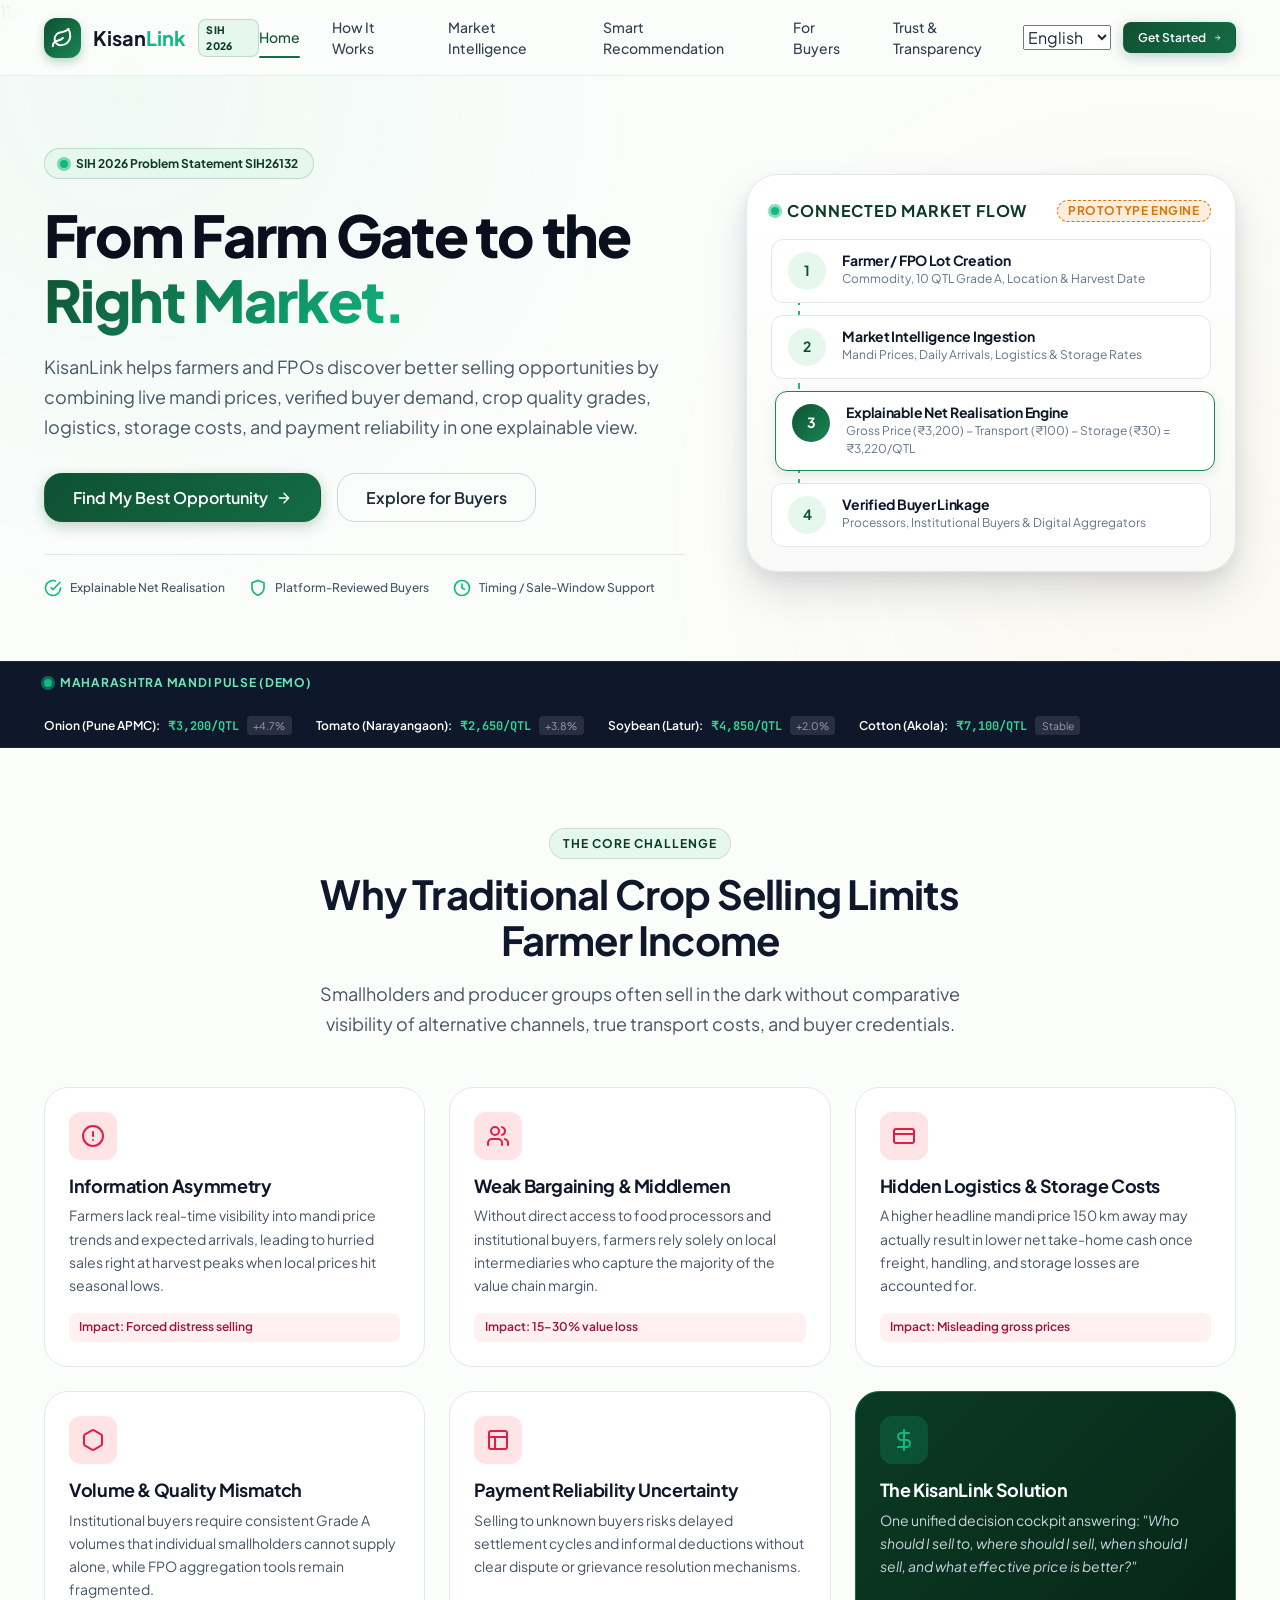
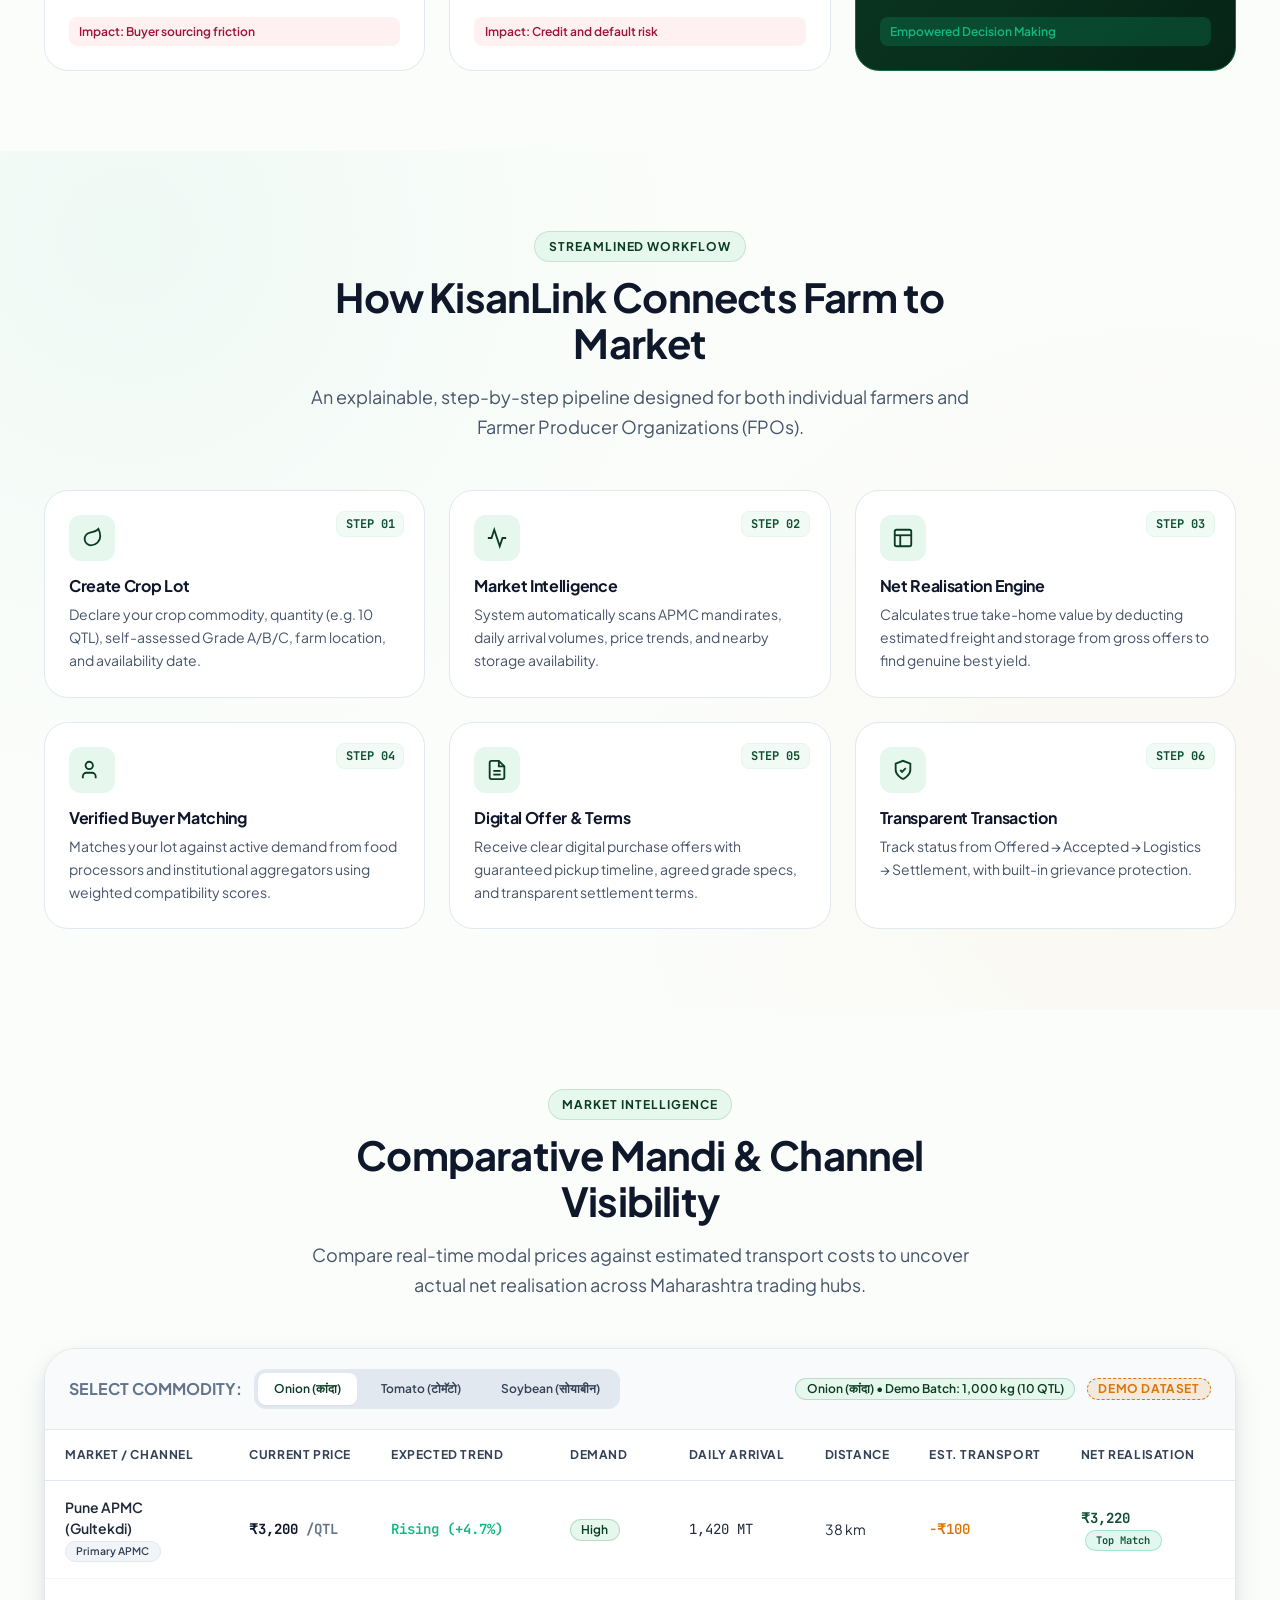
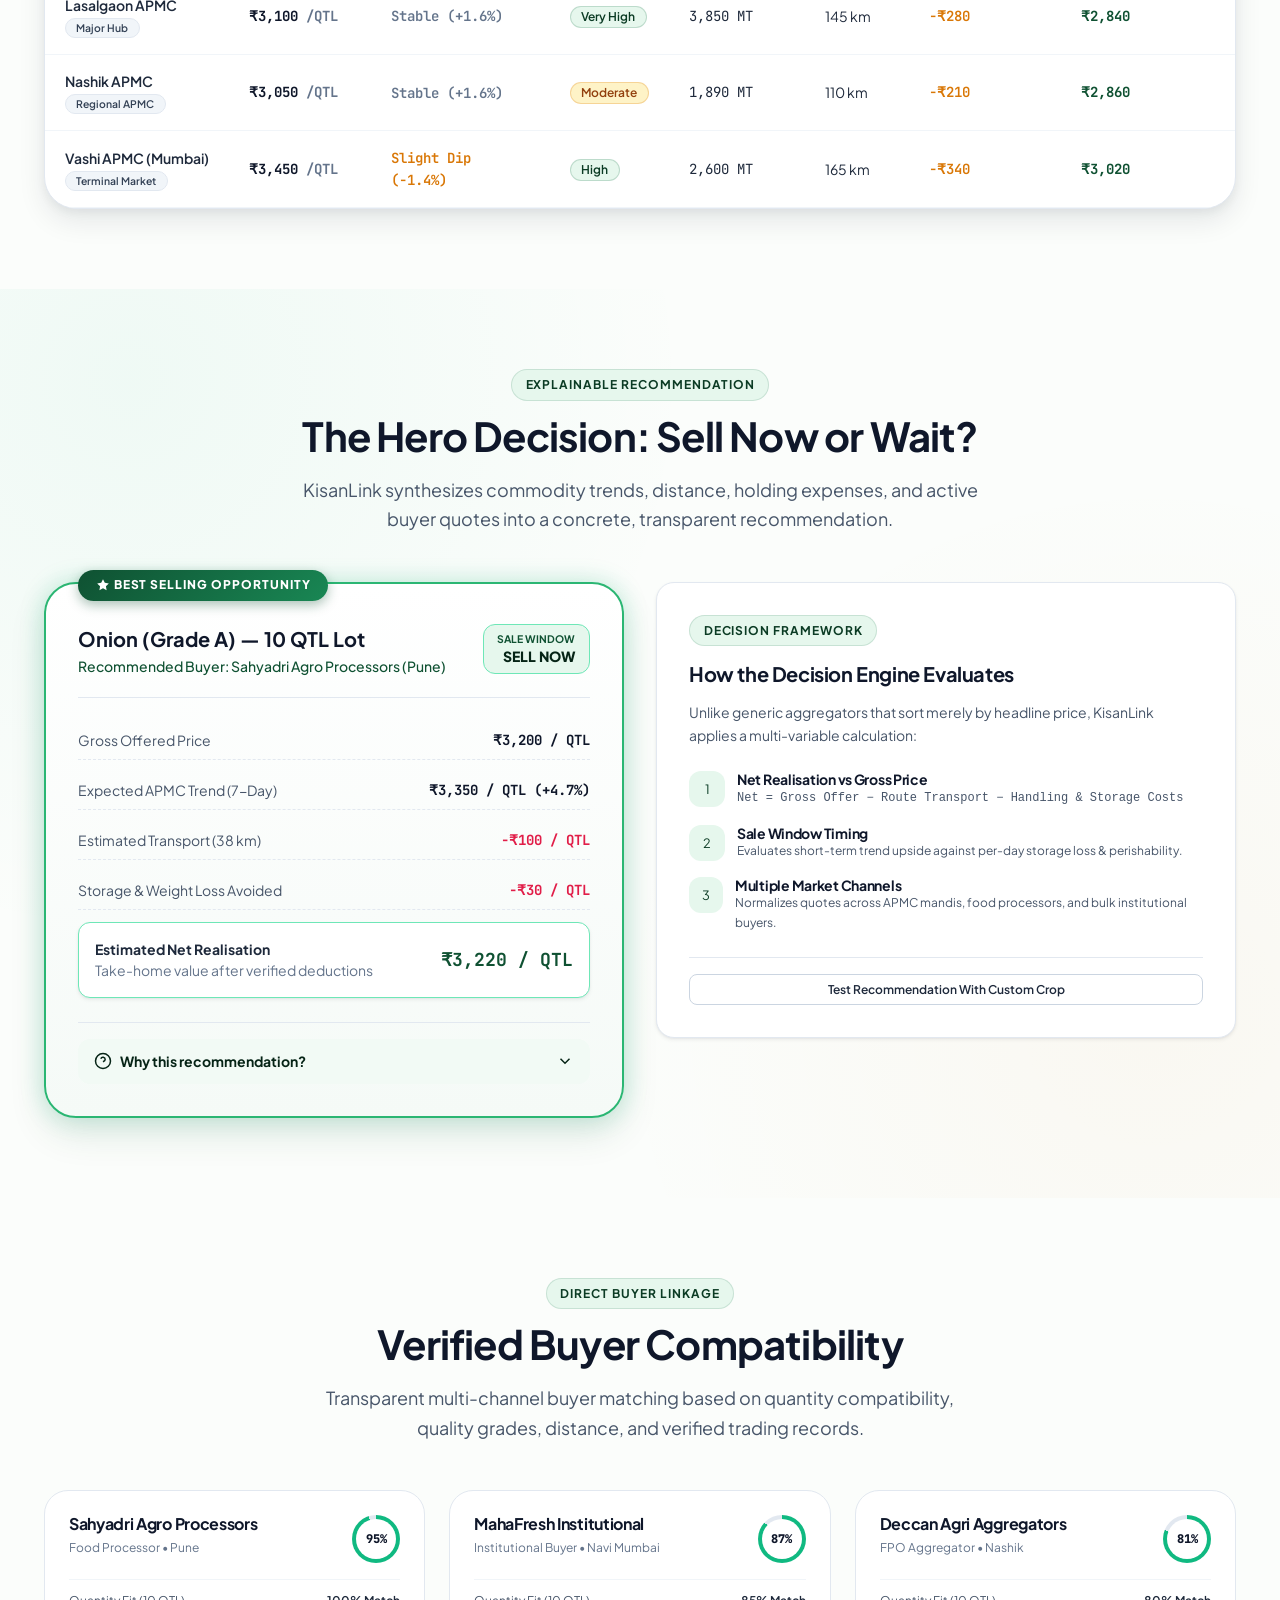
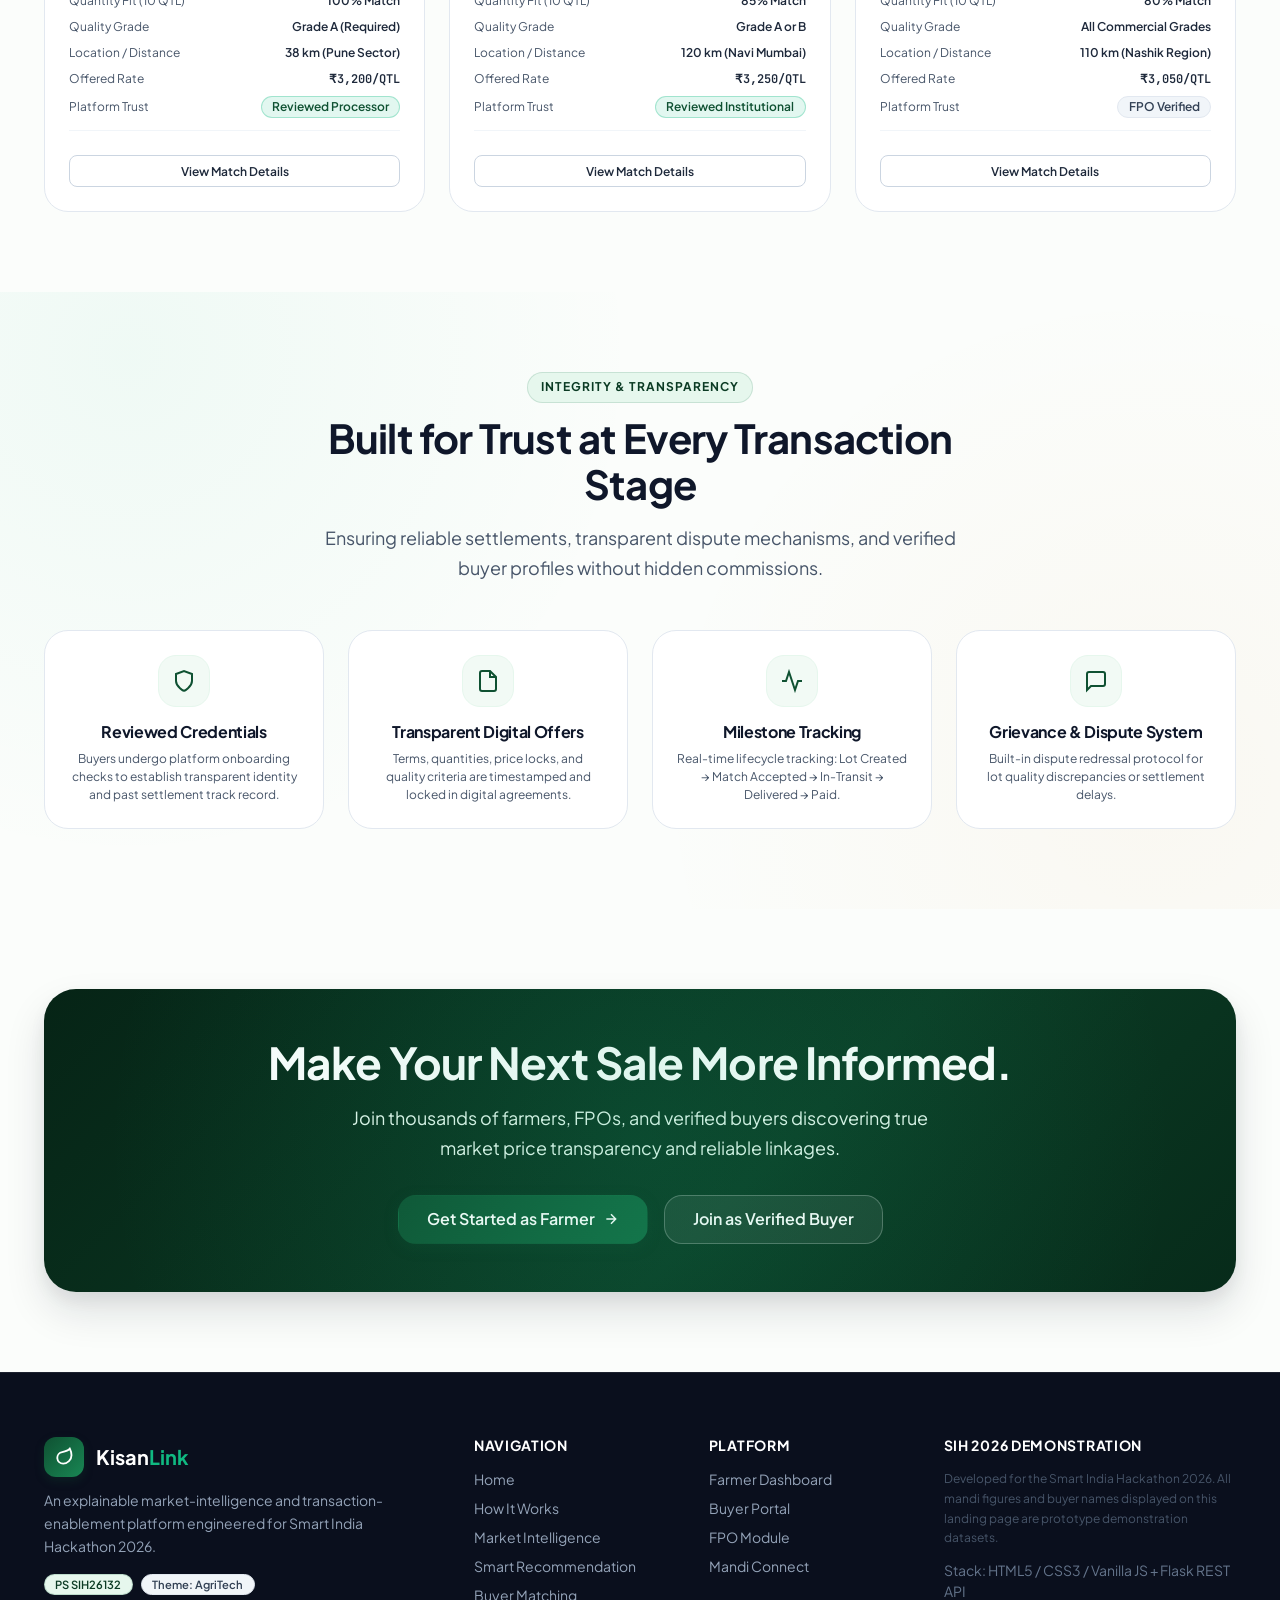
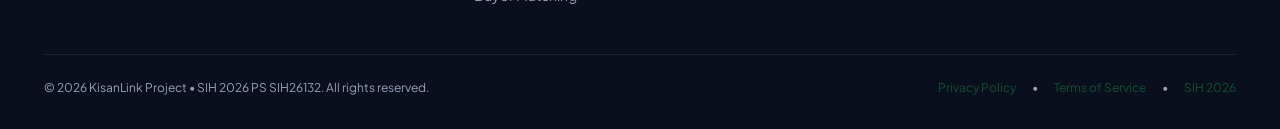
==== frontend/index.html @ 7fb0a319 "feat(frontend): add multilingual UI, voice assistant, crop quality and farmer actions" ====
<!DOCTYPE html>
<html lang="en">

<head>
  <meta charset="UTF-8">
  <meta name="viewport" content="width=device-width, initial-scale=1.0">
  <meta name="description"
    content="KisanLink — SIH 2026: Explainable Market Intelligence, Comparative Net Realisation, and Verified Buyer Linkages for Farmers and FPOs.">
  <meta name="keywords"
    content="KisanLink, AgriTech, SIH 2026, Farmer Market Linkage, Price Discovery, APMC Mandi, Net Realisation, Crop Selling">
  <meta name="author" content="KisanLink SIH 2026 Team">
  <title>KisanLink — From Farm Gate to the Right Market | SIH 2026</title>

  <!-- Google Fonts: Plus Jakarta Sans & JetBrains Mono -->
  <link rel="preconnect" href="https://fonts.googleapis.com">
  <link rel="preconnect" href="https://fonts.gstatic.com" crossorigin>
  <link
    href="https://fonts.googleapis.com/css2?family=JetBrains+Mono:wght@400;600;700&family=Plus+Jakarta+Sans:wght@400;500;600;700;800&display=swap"
    rel="stylesheet">
  11
  <!-- Core Stylesheets -->
  <link rel="stylesheet" href="css/style.css">
  <link rel="stylesheet" href="css/components.css">
  <link rel="stylesheet" href="css/responsive.css">
</head>

<body>

  <!-- =========================================================================
       1. NAVIGATION BAR
       ========================================================================= -->
  <header class="navbar-header" id="navbar">
    <div class="container nav-container">
      <!-- Brand Logo -->
      <a href="#hero" class="brand-logo" aria-label="KisanLink Home">
        <div class="brand-icon-wrapper">
          <!-- Leaf / Link SVG Icon -->
          <svg width="22" height="22" viewBox="0 0 24 24" fill="none" stroke="currentColor" stroke-width="2.2"
            stroke-linecap="round" stroke-linejoin="round">
            <path d="M11 20A7 7 0 0 1 9.8 6.1C15.5 5 17 4.48 19 2c1 2 2 4.18 2 8 0 5.5-4.78 10-10 10Z" />
            <path d="M2 21c0-3 1.85-5.36 5.08-6C9.5 14.52 12 13 13 12" />
          </svg>
        </div>
        <span>Kisan<span class="text-emerald">Link</span></span>
        <span class="brand-badge">SIH 2026</span>
      </a>

      <!-- Desktop Nav Links -->
      <nav class="nav-links" id="nav-menu" aria-label="Main Navigation">
        <a href="#hero" class="nav-link active">Home</a>
        <a href="#how-it-works" class="nav-link">How It Works</a>
        <a href="#market-intel" class="nav-link">Market Intelligence</a>
        <a href="#recommendations" class="nav-link">Smart Recommendation</a>
        <a href="#buyer-matching" class="nav-link">For Buyers</a>
        <a href="#trust" class="nav-link">Trust & Transparency</a>
      </nav>

      <!-- Nav CTA & Mobile Hamburger -->
      <div class="nav-actions">
        <!-- 13-Language Selector -->
        <div class="kl-lang-dropdown-wrap">
          <select class="kl-lang-select" aria-label="Select preferred language" data-lang-select>
            <option value="en">English</option>
            <option value="hi">हिन्दी</option>
            <option value="mr">मराठी</option>
            <option value="gu">ગુજરાતી</option>
            <option value="pa">ਪੰਜਾਬੀ</option>
            <option value="bn">বাংলা</option>
            <option value="ta">தமிழ்</option>
            <option value="te">తెలుగు</option>
            <option value="kn">ಕನ್ನಡ</option>
            <option value="ml">മലയാളം</option>
            <option value="or">ଓଡ଼ିଆ</option>
            <option value="as">অসমীয়া</option>
            <option value="ur">اردو</option>
          </select>
        </div>

        <button type="button" class="btn btn-primary btn-sm open-role-modal-btn" data-default-role="farmer"
          id="nav-get-started-btn">
          <span>Get Started</span>
          <svg width="14" height="14" viewBox="0 0 24 24" fill="none" stroke="currentColor" stroke-width="2.5"
            stroke-linecap="round" stroke-linejoin="round">
            <path d="M5 12h14m-7-7 7 7-7 7" />
          </svg>
        </button>

        <button type="button" class="nav-toggle-btn" aria-label="Toggle navigation menu" aria-expanded="false"
          aria-controls="nav-menu">
          <svg width="20" height="20" viewBox="0 0 24 24" fill="none" stroke="currentColor" stroke-width="2"
            stroke-linecap="round" stroke-linejoin="round">
            <line x1="4" x2="20" y1="12" y2="12" />
            <line x1="4" x2="20" y1="6" y2="6" />
            <line x1="4" x2="20" y1="18" y2="18" />
          </svg>
        </button>
      </div>
    </div>
  </header>

  <!-- =========================================================================
       2. HERO SECTION
       ========================================================================= -->
  <section class="section hero-section bg-gradient-subtle" id="hero">
    <div class="container">
      <div class="hero-grid">
        <!-- Hero Content Left -->
        <div class="hero-content reveal-init">
          <div class="hero-pill">
            <span class="pulse-dot"></span>
            <span>SIH 2026 Problem Statement SIH26132</span>
          </div>

          <h1 class="hero-title">
            From Farm Gate to the <span class="hero-title-highlight">Right Market.</span>
          </h1>

          <p class="hero-desc">
            KisanLink helps farmers and FPOs discover better selling opportunities by combining live mandi prices,
            verified buyer demand, crop quality grades, logistics, storage costs, and payment reliability in one
            explainable view.
          </p>

          <div class="hero-cta-group">
            <button type="button" class="btn btn-primary btn-lg open-role-modal-btn" data-default-role="farmer"
              id="hero-find-opp-btn">
              <span>Find My Best Opportunity</span>
              <svg width="16" height="16" viewBox="0 0 24 24" fill="none" stroke="currentColor" stroke-width="2.2"
                stroke-linecap="round" stroke-linejoin="round">
                <path d="M5 12h14m-7-7 7 7-7 7" />
              </svg>
            </button>
            <a href="#buyer-matching" class="btn btn-outline btn-lg" id="hero-explore-buyers-btn">
              <span>Explore for Buyers</span>
            </a>
          </div>

          <div class="hero-badges-group">
            <div class="hero-badge-item">
              <svg width="18" height="18" viewBox="0 0 24 24" fill="none" stroke="#10B981" stroke-width="2.2">
                <path d="M22 11.08V12a10 10 0 1 1-5.93-9.14" />
                <polyline points="22 4 12 14.01 9 11.01" />
              </svg>
              <span>Explainable Net Realisation</span>
            </div>
            <div class="hero-badge-item">
              <svg width="18" height="18" viewBox="0 0 24 24" fill="none" stroke="#10B981" stroke-width="2.2">
                <path d="M12 22s8-4 8-10V5l-8-3-8 3v7c0 6 8 10 8 10" />
              </svg>
              <span>Platform-Reviewed Buyers</span>
            </div>
            <div class="hero-badge-item">
              <svg width="18" height="18" viewBox="0 0 24 24" fill="none" stroke="#10B981" stroke-width="2.2">
                <circle cx="12" cy="12" r="10" />
                <polyline points="12 6 12 12 16 14" />
              </svg>
              <span>Timing / Sale-Window Support</span>
            </div>
          </div>
        </div>

        <!-- Hero Value Chain Visual Right -->
        <div class="hero-visual-wrapper reveal-init reveal-delay-2">
          <div class="hero-visual-card">
            <div class="flex items-center justify-between" style="margin-bottom: var(--space-4);">
              <div class="flex items-center gap-2">
                <span class="pulse-dot"></span>
                <span class="font-bold text-xs"
                  style="color: var(--color-primary-800); text-transform: uppercase; letter-spacing: 0.05em;">Connected
                  Market Flow</span>
              </div>
              <span class="badge badge-demo">Prototype Engine</span>
            </div>

            <div class="flow-node-list">
              <!-- Node 1: Farmer Lot -->
              <div class="flow-node-item">
                <div class="flow-node-icon">1</div>
                <div class="flow-node-text">
                  <h4>Farmer / FPO Lot Creation</h4>
                  <p>Commodity, 10 QTL Grade A, Location & Harvest Date</p>
                </div>
              </div>

              <!-- Node 2: Market Intelligence -->
              <div class="flow-node-item">
                <div class="flow-node-icon">2</div>
                <div class="flow-node-text">
                  <h4>Market Intelligence Ingestion</h4>
                  <p>Mandi Prices, Daily Arrivals, Logistics & Storage Rates</p>
                </div>
              </div>

              <!-- Node 3: Net Realisation -->
              <div class="flow-node-item node-active">
                <div class="flow-node-icon">3</div>
                <div class="flow-node-text">
                  <h4>Explainable Net Realisation Engine</h4>
                  <p>Gross Price (₹3,200) − Transport (₹100) − Storage (₹30) = ₹3,220/QTL</p>
                </div>
              </div>

              <!-- Node 4: Buyer Linkage -->
              <div class="flow-node-item">
                <div class="flow-node-icon">4</div>
                <div class="flow-node-text">
                  <h4>Verified Buyer Linkage</h4>
                  <p>Processors, Institutional Buyers & Digital Aggregators</p>
                </div>
              </div>
            </div>
          </div>
        </div>
      </div>
    </div>
  </section>

  <!-- =========================================================================
       LIVE COMMODITY DEMO TICKER BAR
       ========================================================================= -->
  <div class="ticker-wrapper" aria-label="Demo Mandi Price Ticker">
    <div class="container ticker-inner">
      <div class="ticker-label">
        <span class="pulse-dot"></span>
        <span>Maharashtra Mandi Pulse (Demo)</span>
      </div>
      <div class="ticker-items">
        <div class="ticker-item">
          <span class="ticker-crop">Onion (Pune APMC):</span>
          <span class="ticker-price">₹3,200/QTL</span>
          <span class="ticker-badge">+4.7%</span>
        </div>
        <div class="ticker-item">
          <span class="ticker-crop">Tomato (Narayangaon):</span>
          <span class="ticker-price">₹2,650/QTL</span>
          <span class="ticker-badge">+3.8%</span>
        </div>
        <div class="ticker-item">
          <span class="ticker-crop">Soybean (Latur):</span>
          <span class="ticker-price">₹4,850/QTL</span>
          <span class="ticker-badge">+2.0%</span>
        </div>
        <div class="ticker-item">
          <span class="ticker-crop">Cotton (Akola):</span>
          <span class="ticker-price">₹7,100/QTL</span>
          <span class="ticker-badge">Stable</span>
        </div>
      </div>
    </div>
  </div>

  <!-- =========================================================================
       3. PROBLEM SECTION (Addressing SIH26132 Root Challenges)
       ========================================================================= -->
  <section class="section" id="problem">
    <div class="container">
      <div class="section-header reveal-init">
        <div class="section-tag">The Core Challenge</div>
        <h2 class="section-title">Why Traditional Crop Selling Limits Farmer Income</h2>
        <p class="section-subtitle">
          Smallholders and producer groups often sell in the dark without comparative visibility of alternative
          channels, true transport costs, and buyer credentials.
        </p>
      </div>

      <div class="grid grid-cols-3 gap-6">
        <!-- Problem Card 1 -->
        <div class="problem-card reveal-init">
          <div class="problem-icon-wrapper">
            <svg width="24" height="24" viewBox="0 0 24 24" fill="none" stroke="currentColor" stroke-width="2"
              stroke-linecap="round" stroke-linejoin="round">
              <circle cx="12" cy="12" r="10" />
              <line x1="12" y1="8" x2="12" y2="12" />
              <line x1="12" y1="16" x2="12.01" y2="16" />
            </svg>
          </div>
          <h3>Information Asymmetry</h3>
          <p>
            Farmers lack real-time visibility into mandi price trends and expected arrivals, leading to hurried sales
            right at harvest peaks when local prices hit seasonal lows.
          </p>
          <div class="problem-impact-pill">Impact: Forced distress selling</div>
        </div>

        <!-- Problem Card 2 -->
        <div class="problem-card reveal-init reveal-delay-1">
          <div class="problem-icon-wrapper">
            <svg width="24" height="24" viewBox="0 0 24 24" fill="none" stroke="currentColor" stroke-width="2"
              stroke-linecap="round" stroke-linejoin="round">
              <path d="M16 21v-2a4 4 0 0 0-4-4H6a4 4 0 0 0-4 4v2" />
              <circle cx="9" cy="7" r="4" />
              <path d="M22 21v-2a4 4 0 0 0-3-3.87" />
              <path d="M16 3.13a4 4 0 0 1 0 7.75" />
            </svg>
          </div>
          <h3>Weak Bargaining & Middlemen</h3>
          <p>
            Without direct access to food processors and institutional buyers, farmers rely solely on local
            intermediaries who capture the majority of the value chain margin.
          </p>
          <div class="problem-impact-pill">Impact: 15–30% value loss</div>
        </div>

        <!-- Problem Card 3 -->
        <div class="problem-card reveal-init reveal-delay-2">
          <div class="problem-icon-wrapper">
            <svg width="24" height="24" viewBox="0 0 24 24" fill="none" stroke="currentColor" stroke-width="2"
              stroke-linecap="round" stroke-linejoin="round">
              <rect width="20" height="14" x="2" y="5" rx="2" />
              <line x1="2" x2="22" y1="10" y2="10" />
            </svg>
          </div>
          <h3>Hidden Logistics & Storage Costs</h3>
          <p>
            A higher headline mandi price 150 km away may actually result in lower net take-home cash once freight,
            handling, and storage losses are accounted for.
          </p>
          <div class="problem-impact-pill">Impact: Misleading gross prices</div>
        </div>

        <!-- Problem Card 4 -->
        <div class="problem-card reveal-init">
          <div class="problem-icon-wrapper">
            <svg width="24" height="24" viewBox="0 0 24 24" fill="none" stroke="currentColor" stroke-width="2"
              stroke-linecap="round" stroke-linejoin="round">
              <path
                d="M21 16V8a2 2 0 0 0-1-1.73l-7-4a2 2 0 0 0-2 0l-7 4A2 2 0 0 0 3 8v8a2 2 0 0 0 1 1.73l7 4a2 2 0 0 0 2 0l7-4A2 2 0 0 0 21 16z" />
            </svg>
          </div>
          <h3>Volume & Quality Mismatch</h3>
          <p>
            Institutional buyers require consistent Grade A volumes that individual smallholders cannot supply alone,
            while FPO aggregation tools remain fragmented.
          </p>
          <div class="problem-impact-pill">Impact: Buyer sourcing friction</div>
        </div>

        <!-- Problem Card 5 -->
        <div class="problem-card reveal-init reveal-delay-1">
          <div class="problem-icon-wrapper">
            <svg width="24" height="24" viewBox="0 0 24 24" fill="none" stroke="currentColor" stroke-width="2"
              stroke-linecap="round" stroke-linejoin="round">
              <rect width="18" height="18" x="3" y="3" rx="2" />
              <path d="M3 9h18" />
              <path d="M9 21V9" />
            </svg>
          </div>
          <h3>Payment Reliability Uncertainty</h3>
          <p>
            Selling to unknown buyers risks delayed settlement cycles and informal deductions without clear dispute or
            grievance resolution mechanisms.
          </p>
          <div class="problem-impact-pill">Impact: Credit and default risk</div>
        </div>

        <!-- Problem Card 6 (KisanLink Solution Highlight) -->
        <div class="problem-card reveal-init reveal-delay-2"
          style="background: linear-gradient(135deg, var(--color-primary-800) 0%, var(--color-primary-900) 100%); color: #FFFFFF; border-color: var(--color-primary-600);">
          <div class="problem-icon-wrapper"
            style="background-color: rgba(16, 185, 129, 0.2); color: var(--color-accent-emerald);">
            <svg width="24" height="24" viewBox="0 0 24 24" fill="none" stroke="currentColor" stroke-width="2"
              stroke-linecap="round" stroke-linejoin="round">
              <path d="M12 2v20M17 5H9.5a3.5 3.5 0 0 0 0 7h5a3.5 3.5 0 0 1 0 7H6" />
            </svg>
          </div>
          <h3 style="color: #FFFFFF;">The KisanLink Solution</h3>
          <p style="color: var(--color-slate-300);">
            One unified decision cockpit answering: <em>"Who should I sell to, where should I sell, when should I sell,
              and what effective price is better?"</em>
          </p>
          <div class="problem-impact-pill"
            style="background-color: rgba(16, 185, 129, 0.2); color: var(--color-accent-emerald);">Empowered Decision
            Making</div>
        </div>
      </div>
    </div>
  </section>

  <!-- =========================================================================
       4. HOW KISANLINK WORKS (6-Step Pipeline)
       ========================================================================= -->
  <section class="section bg-gradient-subtle" id="how-it-works">
    <div class="container">
      <div class="section-header reveal-init">
        <div class="section-tag">Streamlined Workflow</div>
        <h2 class="section-title">How KisanLink Connects Farm to Market</h2>
        <p class="section-subtitle">
          An explainable, step-by-step pipeline designed for both individual farmers and Farmer Producer Organizations
          (FPOs).
        </p>
      </div>

      <div class="pipeline-grid">
        <!-- Step 1 -->
        <div class="step-card reveal-init">
          <span class="step-number">STEP 01</span>
          <div class="step-icon-box">
            <svg width="22" height="22" viewBox="0 0 24 24" fill="none" stroke="currentColor" stroke-width="2">
              <path d="M11 20A7 7 0 0 1 9.8 6.1C15.5 5 17 4.48 19 2c1 2 2 4.18 2 8 0 5.5-4.78 10-10 10Z" />
            </svg>
          </div>
          <h3>Create Crop Lot</h3>
          <p>Declare your crop commodity, quantity (e.g. 10 QTL), self-assessed Grade A/B/C, farm location, and
            availability date.</p>
        </div>

        <!-- Step 2 -->
        <div class="step-card reveal-init reveal-delay-1">
          <span class="step-number">STEP 02</span>
          <div class="step-icon-box">
            <svg width="22" height="22" viewBox="0 0 24 24" fill="none" stroke="currentColor" stroke-width="2">
              <polyline points="22 12 18 12 15 21 9 3 6 12 2 12" />
            </svg>
          </div>
          <h3>Market Intelligence</h3>
          <p>System automatically scans APMC mandi rates, daily arrival volumes, price trends, and nearby storage
            availability.</p>
        </div>

        <!-- Step 3 -->
        <div class="step-card reveal-init reveal-delay-2">
          <span class="step-number">STEP 03</span>
          <div class="step-icon-box">
            <svg width="22" height="22" viewBox="0 0 24 24" fill="none" stroke="currentColor" stroke-width="2">
              <rect width="18" height="18" x="3" y="3" rx="2" />
              <line x1="3" x2="21" y1="9" y2="9" />
              <line x1="9" x2="9" y1="21" y2="9" />
            </svg>
          </div>
          <h3>Net Realisation Engine</h3>
          <p>Calculates true take-home value by deducting estimated freight and storage from gross offers to find
            genuine best yield.</p>
        </div>

        <!-- Step 4 -->
        <div class="step-card reveal-init">
          <span class="step-number">STEP 04</span>
          <div class="step-icon-box">
            <svg width="22" height="22" viewBox="0 0 24 24" fill="none" stroke="currentColor" stroke-width="2">
              <path d="M16 21v-2a4 4 0 0 0-4-4H6a4 4 0 0 0-4 4v2" />
              <circle cx="9" cy="7" r="4" />
            </svg>
          </div>
          <h3>Verified Buyer Matching</h3>
          <p>Matches your lot against active demand from food processors and institutional aggregators using weighted
            compatibility scores.</p>
        </div>

        <!-- Step 5 -->
        <div class="step-card reveal-init reveal-delay-1">
          <span class="step-number">STEP 05</span>
          <div class="step-icon-box">
            <svg width="22" height="22" viewBox="0 0 24 24" fill="none" stroke="currentColor" stroke-width="2">
              <path d="M14 2H6a2 2 0 0 0-2 2v16a2 2 0 0 0 2 2h12a2 2 0 0 0 2-2V8z" />
              <polyline points="14 2 14 8 20 8" />
              <line x1="16" x2="8" y1="13" y2="13" />
              <line x1="16" x2="8" y1="17" y2="17" />
            </svg>
          </div>
          <h3>Digital Offer & Terms</h3>
          <p>Receive clear digital purchase offers with guaranteed pickup timeline, agreed grade specs, and transparent
            settlement terms.</p>
        </div>

        <!-- Step 6 -->
        <div class="step-card reveal-init reveal-delay-2">
          <span class="step-number">STEP 06</span>
          <div class="step-icon-box">
            <svg width="22" height="22" viewBox="0 0 24 24" fill="none" stroke="currentColor" stroke-width="2">
              <path d="M12 22s8-4 8-10V5l-8-3-8 3v7c0 6 8 10 8 10" />
              <polyline points="9 12 11 14 15 10" />
            </svg>
          </div>
          <h3>Transparent Transaction</h3>
          <p>Track status from Offered → Accepted → Logistics → Settlement, with built-in grievance protection.</p>
        </div>
      </div>
    </div>
  </section>

  <!-- =========================================================================
       5. MARKET INTELLIGENCE SECTION
       ========================================================================= -->
  <section class="section" id="market-intel">
    <div class="container">
      <div class="section-header reveal-init">
        <div class="section-tag">Market Intelligence</div>
        <h2 class="section-title">Comparative Mandi & Channel Visibility</h2>
        <p class="section-subtitle">
          Compare real-time modal prices against estimated transport costs to uncover actual net realisation across
          Maharashtra trading hubs.
        </p>
      </div>

      <div class="market-intel-wrapper reveal-init">
        <!-- Market Filter Bar -->
        <div class="market-filter-bar">
          <div class="flex items-center gap-3">
            <span class="font-bold text-xs text-slate" style="text-transform: uppercase;">Select Commodity:</span>
            <div class="tab-group" role="tablist" aria-label="Commodity tabs">
              <button type="button" class="tab-btn active" role="tab" aria-selected="true" data-crop="Onion">Onion
                (कांदा)</button>
              <button type="button" class="tab-btn" role="tab" aria-selected="false" data-crop="Tomato">Tomato
                (टोमॅटो)</button>
              <button type="button" class="tab-btn" role="tab" aria-selected="false" data-crop="Soybean">Soybean
                (सोयाबीन)</button>
            </div>
          </div>

          <div class="flex items-center gap-3">
            <span class="badge badge-success font-medium" id="current-commodity-badge">Onion (कांदा) • Demo Batch: 1,000
              kg (10 QTL)</span>
            <span class="badge badge-demo">Demo Dataset</span>
          </div>
        </div>

        <!-- Table View -->
        <div class="table-responsive">
          <table class="market-table" id="market-intel-table">
            <thead>
              <tr>
                <th scope="col">Market / Channel</th>
                <th scope="col">Current Price</th>
                <th scope="col">Expected Trend</th>
                <th scope="col">Demand</th>
                <th scope="col">Daily Arrival</th>
                <th scope="col">Distance</th>
                <th scope="col">Est. Transport</th>
                <th scope="col">Net Realisation</th>
              </tr>
            </thead>
            <tbody id="market-table-body">
              <!-- Rendered via JS -->
              <tr>
                <td>
                  <div class="font-semibold text-slate-900">Pune APMC (Gultekdi)</div>
                  <span class="badge badge-slate" style="font-size: 0.65rem; margin-top: 2px;">Primary APMC</span>
                </td>
                <td class="price-cell">₹3,200<span class="text-xs text-slate font-normal"> /QTL</span></td>
                <td><span class="font-mono text-xs font-semibold text-emerald">Rising (+4.7%)</span></td>
                <td><span class="badge badge-success">High</span></td>
                <td class="font-mono text-xs">1,420 MT</td>
                <td class="text-xs">38 km</td>
                <td class="font-mono text-xs text-amber font-semibold">-₹100</td>
                <td class="net-realisation-cell">₹3,220 <span class="badge badge-verified"
                    style="font-size: 0.65rem; margin-left: 4px;">Top Match</span></td>
              </tr>
              <tr>
                <td>
                  <div class="font-semibold text-slate-900">Lasalgaon APMC</div>
                  <span class="badge badge-slate" style="font-size: 0.65rem; margin-top: 2px;">Major Hub</span>
                </td>
                <td class="price-cell">₹3,100<span class="text-xs text-slate font-normal"> /QTL</span></td>
                <td><span class="font-mono text-xs font-semibold text-slate">Stable (+1.6%)</span></td>
                <td><span class="badge badge-success">Very High</span></td>
                <td class="font-mono text-xs">3,850 MT</td>
                <td class="text-xs">145 km</td>
                <td class="font-mono text-xs text-amber font-semibold">-₹280</td>
                <td class="net-realisation-cell">₹2,840</td>
              </tr>
              <tr>
                <td>
                  <div class="font-semibold text-slate-900">Nashik APMC</div>
                  <span class="badge badge-slate" style="font-size: 0.65rem; margin-top: 2px;">Regional APMC</span>
                </td>
                <td class="price-cell">₹3,050<span class="text-xs text-slate font-normal"> /QTL</span></td>
                <td><span class="font-mono text-xs font-semibold text-slate">Stable (+1.6%)</span></td>
                <td><span class="badge badge-amber">Moderate</span></td>
                <td class="font-mono text-xs">1,890 MT</td>
                <td class="text-xs">110 km</td>
                <td class="font-mono text-xs text-amber font-semibold">-₹210</td>
                <td class="net-realisation-cell">₹2,860</td>
              </tr>
              <tr>
                <td>
                  <div class="font-semibold text-slate-900">Vashi APMC (Mumbai)</div>
                  <span class="badge badge-slate" style="font-size: 0.65rem; margin-top: 2px;">Terminal Market</span>
                </td>
                <td class="price-cell">₹3,450<span class="text-xs text-slate font-normal"> /QTL</span></td>
                <td><span class="font-mono text-xs font-semibold text-amber">Slight Dip (-1.4%)</span></td>
                <td><span class="badge badge-success">High</span></td>
                <td class="font-mono text-xs">2,600 MT</td>
                <td class="text-xs">165 km</td>
                <td class="font-mono text-xs text-amber font-semibold">-₹340</td>
                <td class="net-realisation-cell">₹3,020</td>
              </tr>
            </tbody>
          </table>
        </div>
      </div>
    </div>
  </section>

  <!-- =========================================================================
       6. SMART RECOMMENDATION SECTION (Hero Feature)
       ========================================================================= -->
  <section class="section bg-gradient-subtle" id="recommendations">
    <div class="container">
      <div class="section-header reveal-init">
        <div class="section-tag">Explainable Recommendation</div>
        <h2 class="section-title">The Hero Decision: Sell Now or Wait?</h2>
        <p class="section-subtitle">
          KisanLink synthesizes commodity trends, distance, holding expenses, and active buyer quotes into a concrete,
          transparent recommendation.
        </p>
      </div>

      <div class="recommendation-container">
        <!-- Main Recommendation Showcase Card -->
        <div class="recommendation-card reveal-init">
          <div class="best-opp-badge">
            <svg width="14" height="14" viewBox="0 0 24 24" fill="currentColor">
              <polygon
                points="12 2 15.09 8.26 22 9.27 17 14.14 18.18 21.02 12 17.77 5.82 21.02 7 14.14 2 9.27 8.91 8.26 12 2" />
            </svg>
            <span>Best Selling Opportunity</span>
          </div>

          <div class="rec-header">
            <div>
              <div class="rec-lot-name">Onion (Grade A) — 10 QTL Lot</div>
              <div class="rec-target-market">Recommended Buyer: Sahyadri Agro Processors (Pune)</div>
            </div>
            <div class="sale-window-badge">
              <span class="sale-window-label">Sale Window</span>
              <span class="sale-window-action">SELL NOW</span>
            </div>
          </div>

          <!-- Breakdown Formula -->
          <div class="breakdown-table">
            <div class="breakdown-row">
              <span class="breakdown-label">Gross Offered Price</span>
              <span class="breakdown-value">₹3,200 / QTL</span>
            </div>
            <div class="breakdown-row">
              <span class="breakdown-label">Expected APMC Trend (7-Day)</span>
              <span class="breakdown-value text-emerald">₹3,350 / QTL (+4.7%)</span>
            </div>
            <div class="breakdown-row">
              <span class="breakdown-label">Estimated Transport (38 km)</span>
              <span class="breakdown-value cost">-₹100 / QTL</span>
            </div>
            <div class="breakdown-row">
              <span class="breakdown-label">Storage & Weight Loss Avoided</span>
              <span class="breakdown-value cost">-₹30 / QTL</span>
            </div>
            <div class="breakdown-row highlight-net">
              <div>
                <div class="font-bold text-slate-900">Estimated Net Realisation</div>
                <div class="text-xs text-slate">Take-home value after verified deductions</div>
              </div>
              <span class="breakdown-value net-amount">₹3,220 / QTL</span>
            </div>
          </div>

          <!-- Expandable "Why this recommendation?" -->
          <div class="explainable-accordion">
            <button type="button" class="explainable-trigger" aria-expanded="false" id="accordion-trigger">
              <div class="flex items-center gap-2">
                <svg width="18" height="18" viewBox="0 0 24 24" fill="none" stroke="currentColor" stroke-width="2">
                  <circle cx="12" cy="12" r="10" />
                  <path d="M9.09 9a3 3 0 0 1 5.83 1c0 2-3 3-3 3" />
                  <line x1="12" y1="17" x2="12.01" y2="17" />
                </svg>
                <span>Why this recommendation?</span>
              </div>
              <svg class="accordion-chevron" width="18" height="18" viewBox="0 0 24 24" fill="none"
                stroke="currentColor" stroke-width="2" style="transition: transform 0.3s ease;">
                <polyline points="6 9 12 15 18 9" />
              </svg>
            </button>

            <div class="explainable-content" id="accordion-content">
              <div class="explainable-reasons-list">
                <div class="reason-item">
                  <div class="reason-icon">✔</div>
                  <div><strong>Superior Effective Yield:</strong> Net take-home (₹3,220/QTL) is ₹380/QTL higher than
                    shipping to distant hubs like Lasalgaon after deducting freight.</div>
                </div>
                <div class="reason-item">
                  <div class="reason-icon">✔</div>
                  <div><strong>Full Lot Compatibility:</strong> Buyer requirement exactly matches your 1,000 kg Grade A
                    lot with zero sorting rejections.</div>
                </div>
                <div class="reason-item">
                  <div class="reason-icon">✔</div>
                  <div><strong>Storage Holding Risk:</strong> While 7-day expected mandi price is ₹3,350, storage
                    shrinkage (~4%) and warehouse rent erode the wait advantage.</div>
                </div>
                <div class="reason-item">
                  <div class="reason-icon">✔</div>
                  <div><strong>Verified Buyer Trust:</strong> Sahyadri Agro holds a 95% platform reliability rating with
                    24-hr direct bank settlement history.</div>
                </div>
              </div>
            </div>
          </div>
        </div>

        <!-- Explanatory Decision Architecture Card -->
        <div class="card-surface reveal-init reveal-delay-2" style="padding: var(--space-8);">
          <div class="section-tag" style="margin-bottom: var(--space-4);">Decision Framework</div>
          <h3 style="font-size: var(--text-xl); margin-bottom: var(--space-4);">How the Decision Engine Evaluates</h3>
          <p style="font-size: var(--text-sm); margin-bottom: var(--space-6);">
            Unlike generic aggregators that sort merely by headline price, KisanLink applies a multi-variable
            calculation:
          </p>

          <div class="flex flex-col gap-4">
            <div class="flex items-start gap-3">
              <div class="step-icon-box" style="width: 36px; height: 36px; font-size: 0.8rem; margin-bottom: 0;">1</div>
              <div>
                <h4 style="font-size: var(--text-sm); font-weight: var(--weight-bold);">Net Realisation vs Gross Price
                </h4>
                <p style="font-size: var(--text-xs); color: var(--color-slate-600);">
                  <code>Net = Gross Offer − Route Transport − Handling & Storage Costs</code>
                </p>
              </div>
            </div>

            <div class="flex items-start gap-3">
              <div class="step-icon-box" style="width: 36px; height: 36px; font-size: 0.8rem; margin-bottom: 0;">2</div>
              <div>
                <h4 style="font-size: var(--text-sm); font-weight: var(--weight-bold);">Sale Window Timing</h4>
                <p style="font-size: var(--text-xs); color: var(--color-slate-600);">Evaluates short-term trend upside
                  against per-day storage loss & perishability.</p>
              </div>
            </div>

            <div class="flex items-start gap-3">
              <div class="step-icon-box" style="width: 36px; height: 36px; font-size: 0.8rem; margin-bottom: 0;">3</div>
              <div>
                <h4 style="font-size: var(--text-sm); font-weight: var(--weight-bold);">Multiple Market Channels</h4>
                <p style="font-size: var(--text-xs); color: var(--color-slate-600);">Normalizes quotes across APMC
                  mandis, food processors, and bulk institutional buyers.</p>
              </div>
            </div>
          </div>

          <div
            style="margin-top: var(--space-6); padding-top: var(--space-4); border-top: 1px solid var(--color-slate-200);">
            <button type="button" class="btn btn-outline btn-sm open-role-modal-btn" data-default-role="farmer"
              style="width: 100%;">
              <span>Test Recommendation With Custom Crop</span>
            </button>
          </div>
        </div>
      </div>
    </div>
  </section>

  <!-- =========================================================================
       7. BUYER MATCHING SECTION
       ========================================================================= -->
  <section class="section" id="buyer-matching">
    <div class="container">
      <div class="section-header reveal-init">
        <div class="section-tag">Direct Buyer Linkage</div>
        <h2 class="section-title">Verified Buyer Compatibility</h2>
        <p class="section-subtitle">
          Transparent multi-channel buyer matching based on quantity compatibility, quality grades, distance, and
          verified trading records.
        </p>
      </div>

      <div class="buyer-matching-grid">
        <!-- Buyer Card 1 -->
        <div class="buyer-card reveal-init">
          <div class="buyer-card-header">
            <div class="buyer-name-group">
              <h3>Sahyadri Agro Processors</h3>
              <span class="buyer-category">Food Processor • Pune</span>
            </div>
            <div class="match-score-badge" style="--score: 95;">
              <div class="match-score-inner">95%</div>
            </div>
          </div>

          <div class="buyer-factors-list">
            <div class="factor-row">
              <span class="factor-name">Quantity Fit (10 QTL)</span>
              <span class="factor-stat text-emerald">100% Match</span>
            </div>
            <div class="factor-row">
              <span class="factor-name">Quality Grade</span>
              <span class="factor-stat">Grade A (Required)</span>
            </div>
            <div class="factor-row">
              <span class="factor-name">Location / Distance</span>
              <span class="factor-stat">38 km (Pune Sector)</span>
            </div>
            <div class="factor-row">
              <span class="factor-name">Offered Rate</span>
              <span class="factor-stat font-mono font-bold">₹3,200/QTL</span>
            </div>
            <div class="factor-row">
              <span class="factor-name">Platform Trust</span>
              <span class="badge badge-verified">Reviewed Processor</span>
            </div>
          </div>

          <button type="button" class="btn btn-outline btn-sm open-role-modal-btn" data-default-role="farmer"
            style="width: 100%;">
            <span>View Match Details</span>
          </button>
        </div>

        <!-- Buyer Card 2 -->
        <div class="buyer-card reveal-init reveal-delay-1">
          <div class="buyer-card-header">
            <div class="buyer-name-group">
              <h3>MahaFresh Institutional</h3>
              <span class="buyer-category">Institutional Buyer • Navi Mumbai</span>
            </div>
            <div class="match-score-badge" style="--score: 87;">
              <div class="match-score-inner">87%</div>
            </div>
          </div>

          <div class="buyer-factors-list">
            <div class="factor-row">
              <span class="factor-name">Quantity Fit (10 QTL)</span>
              <span class="factor-stat text-emerald">85% Match</span>
            </div>
            <div class="factor-row">
              <span class="factor-name">Quality Grade</span>
              <span class="factor-stat">Grade A or B</span>
            </div>
            <div class="factor-row">
              <span class="factor-name">Location / Distance</span>
              <span class="factor-stat">120 km (Navi Mumbai)</span>
            </div>
            <div class="factor-row">
              <span class="factor-name">Offered Rate</span>
              <span class="factor-stat font-mono font-bold">₹3,250/QTL</span>
            </div>
            <div class="factor-row">
              <span class="factor-name">Platform Trust</span>
              <span class="badge badge-verified">Reviewed Institutional</span>
            </div>
          </div>

          <button type="button" class="btn btn-outline btn-sm open-role-modal-btn" data-default-role="farmer"
            style="width: 100%;">
            <span>View Match Details</span>
          </button>
        </div>

        <!-- Buyer Card 3 -->
        <div class="buyer-card reveal-init reveal-delay-2">
          <div class="buyer-card-header">
            <div class="buyer-name-group">
              <h3>Deccan Agri Aggregators</h3>
              <span class="buyer-category">FPO Aggregator • Nashik</span>
            </div>
            <div class="match-score-badge" style="--score: 81;">
              <div class="match-score-inner">81%</div>
            </div>
          </div>

          <div class="buyer-factors-list">
            <div class="factor-row">
              <span class="factor-name">Quantity Fit (10 QTL)</span>
              <span class="factor-stat text-emerald">80% Match</span>
            </div>
            <div class="factor-row">
              <span class="factor-name">Quality Grade</span>
              <span class="factor-stat">All Commercial Grades</span>
            </div>
            <div class="factor-row">
              <span class="factor-name">Location / Distance</span>
              <span class="factor-stat">110 km (Nashik Region)</span>
            </div>
            <div class="factor-row">
              <span class="factor-name">Offered Rate</span>
              <span class="factor-stat font-mono font-bold">₹3,050/QTL</span>
            </div>
            <div class="factor-row">
              <span class="factor-name">Platform Trust</span>
              <span class="badge badge-slate">FPO Verified</span>
            </div>
          </div>

          <button type="button" class="btn btn-outline btn-sm open-role-modal-btn" data-default-role="farmer"
            style="width: 100%;">
            <span>View Match Details</span>
          </button>
        </div>
      </div>
    </div>
  </section>

  <!-- =========================================================================
       8. TRUST & TRANSPARENCY SECTION
       ========================================================================= -->
  <section class="section bg-gradient-subtle" id="trust">
    <div class="container">
      <div class="section-header reveal-init">
        <div class="section-tag">Integrity & Transparency</div>
        <h2 class="section-title">Built for Trust at Every Transaction Stage</h2>
        <p class="section-subtitle">
          Ensuring reliable settlements, transparent dispute mechanisms, and verified buyer profiles without hidden
          commissions.
        </p>
      </div>

      <div class="trust-grid">
        <!-- Pillar 1 -->
        <div class="trust-pillar-card reveal-init">
          <div class="trust-icon-box">
            <svg width="24" height="24" viewBox="0 0 24 24" fill="none" stroke="currentColor" stroke-width="2">
              <path d="M12 22s8-4 8-10V5l-8-3-8 3v7c0 6 8 10 8 10" />
            </svg>
          </div>
          <h3>Reviewed Credentials</h3>
          <p>Buyers undergo platform onboarding checks to establish transparent identity and past settlement track
            record.</p>
        </div>

        <!-- Pillar 2 -->
        <div class="trust-pillar-card reveal-init reveal-delay-1">
          <div class="trust-icon-box">
            <svg width="24" height="24" viewBox="0 0 24 24" fill="none" stroke="currentColor" stroke-width="2">
              <path d="M14 2H6a2 2 0 0 0-2 2v16a2 2 0 0 0 2 2h12a2 2 0 0 0 2-2V8z" />
              <polyline points="14 2 14 8 20 8" />
            </svg>
          </div>
          <h3>Transparent Digital Offers</h3>
          <p>Terms, quantities, price locks, and quality criteria are timestamped and locked in digital agreements.</p>
        </div>

        <!-- Pillar 3 -->
        <div class="trust-pillar-card reveal-init reveal-delay-2">
          <div class="trust-icon-box">
            <svg width="24" height="24" viewBox="0 0 24 24" fill="none" stroke="currentColor" stroke-width="2">
              <polyline points="22 12 18 12 15 21 9 3 6 12 2 12" />
            </svg>
          </div>
          <h3>Milestone Tracking</h3>
          <p>Real-time lifecycle tracking: Lot Created → Match Accepted → In-Transit → Delivered → Paid.</p>
        </div>

        <!-- Pillar 4 -->
        <div class="trust-pillar-card reveal-init reveal-delay-3">
          <div class="trust-icon-box">
            <svg width="24" height="24" viewBox="0 0 24 24" fill="none" stroke="currentColor" stroke-width="2">
              <path d="M21 15a2 2 0 0 1-2 2H7l-4 4V5a2 2 0 0 1 2-2h14a2 2 0 0 1 2 2z" />
            </svg>
          </div>
          <h3>Grievance & Dispute System</h3>
          <p>Built-in dispute redressal protocol for lot quality discrepancies or settlement delays.</p>
        </div>
      </div>
    </div>
  </section>

  <!-- =========================================================================
       9. FINAL CALL TO ACTION SECTION
       ========================================================================= -->
  <section class="section" id="get-started">
    <div class="container">
      <div class="cta-banner reveal-init">
        <h2 class="cta-title">Make Your Next Sale More Informed.</h2>
        <p class="cta-subtitle">
          Join thousands of farmers, FPOs, and verified buyers discovering true market price transparency and reliable
          linkages.
        </p>

        <div class="cta-actions-group">
          <button type="button" class="btn btn-primary btn-lg open-role-modal-btn" data-default-role="farmer"
            id="cta-farmer-btn">
            <span>Get Started as Farmer</span>
            <svg width="16" height="16" viewBox="0 0 24 24" fill="none" stroke="currentColor" stroke-width="2.2">
              <path d="M5 12h14m-7-7 7 7-7 7" />
            </svg>
          </button>

          <button type="button" class="btn btn-outline-white btn-lg open-role-modal-btn" data-default-role="buyer"
            id="cta-buyer-btn">
            <span>Join as Verified Buyer</span>
          </button>
        </div>
      </div>
    </div>
  </section>

  <!-- =========================================================================
       10. FOOTER
       ========================================================================= -->
  <footer class="footer-site">
    <div class="container">
      <div class="footer-grid">
        <!-- Brand Col -->
        <div class="footer-brand">
          <div class="brand-logo" style="color: #FFFFFF; margin-bottom: var(--space-3);">
            <div class="brand-icon-wrapper">
              <svg width="20" height="20" viewBox="0 0 24 24" fill="none" stroke="currentColor" stroke-width="2.2">
                <path d="M11 20A7 7 0 0 1 9.8 6.1C15.5 5 17 4.48 19 2c1 2 2 4.18 2 8 0 5.5-4.78 10-10 10Z" />
              </svg>
            </div>
            <span>Kisan<span class="text-emerald">Link</span></span>
          </div>
          <p>
            An explainable market-intelligence and transaction-enablement platform engineered for Smart India Hackathon
            2026.
          </p>
          <div class="flex items-center gap-2">
            <span class="badge badge-success" style="font-size: 0.7rem;">PS SIH26132</span>
            <span class="badge badge-slate" style="font-size: 0.7rem;">Theme: AgriTech</span>
          </div>
        </div>

        <!-- Quick Nav -->
        <div class="footer-col">
          <h4>Navigation</h4>
          <ul>
            <li><a href="#hero">Home</a></li>
            <li><a href="#how-it-works">How It Works</a></li>
            <li><a href="#market-intel">Market Intelligence</a></li>
            <li><a href="#recommendations">Smart Recommendation</a></li>
            <li><a href="#buyer-matching">Buyer Matching</a></li>
          </ul>
        </div>

        <!-- Architecture Links -->
        <div class="footer-col">
          <h4>Platform</h4>
          <ul>
            <li><a href="javascript:void(0)"
                onclick="showToast('Farmer Dashboard will be available in Step 2', 'info')">Farmer Dashboard</a></li>
            <li><a href="javascript:void(0)"
                onclick="showToast('Buyer Portal will be available in Step 2', 'info')">Buyer Portal</a></li>
            <li><a href="javascript:void(0)" onclick="showToast('FPO Aggregator module in development', 'info')">FPO
                Module</a></li>
            <li><a href="javascript:void(0)"
                onclick="showToast('APMC Open Data Integration active in mock mode', 'info')">Mandi Connect</a></li>
          </ul>
        </div>

        <!-- Hackathon & Contact -->
        <div class="footer-col">
          <h4>SIH 2026 Demonstration</h4>
          <p style="font-size: var(--text-xs); line-height: var(--leading-relaxed); margin-bottom: var(--space-3);">
            Developed for the Smart India Hackathon 2026. All mandi figures and buyer names displayed on this landing
            page are prototype demonstration datasets.
          </p>
          <div class="text-xs" style="color: var(--color-slate-500);">
            Stack: HTML5 / CSS3 / Vanilla JS + Flask REST API
          </div>
        </div>
      </div>

      <div class="footer-bottom">
        <div>© 2026 KisanLink Project • SIH 2026 PS SIH26132. All rights reserved.</div>
        <div class="flex items-center gap-4">
          <a href="javascript:void(0)" onclick="showToast('Demonstration Privacy Policy placeholder', 'info')">Privacy
            Policy</a>
          <span>•</span>
          <a href="javascript:void(0)" onclick="showToast('Demonstration Terms of Service placeholder', 'info')">Terms
            of Service</a>
          <span>•</span>
          <a href="javascript:void(0)" onclick="showToast('SIH 2026 Project Repository: KisanLink', 'info')">SIH
            2026</a>
        </div>
      </div>
    </div>
  </footer>

  <!-- =========================================================================
       INTERACTIVE ROLE SELECTION MODAL
       ========================================================================= -->
  <div class="modal-backdrop" id="role-demo-modal" aria-hidden="true" role="dialog" aria-modal="true"
    aria-labelledby="modal-title">
    <div class="modal-dialog">
      <button type="button" class="modal-close-btn" id="modal-close-btn" aria-label="Close modal">&times;</button>

      <div class="section-tag" style="margin-bottom: var(--space-2);">SIH 2026 Demo Portal</div>
      <h3 id="modal-title" style="font-size: var(--text-xl); margin-bottom: var(--space-2);">Choose Your Access Path
      </h3>
      <p style="font-size: var(--text-sm); color: var(--color-slate-600);">
        Select your role to explore the KisanLink explainable marketplace prototype.
      </p>

      <div class="role-cards-grid">
        <div class="role-select-card active" data-role="farmer">
          <div class="brand-icon-wrapper" style="margin: 0 auto var(--space-3) auto;">
            <svg width="20" height="20" viewBox="0 0 24 24" fill="none" stroke="currentColor" stroke-width="2.2">
              <path d="M11 20A7 7 0 0 1 9.8 6.1C15.5 5 17 4.48 19 2c1 2 2 4.18 2 8 0 5.5-4.78 10-10 10Z" />
            </svg>
          </div>
          <h4 style="font-size: var(--text-sm); font-weight: var(--weight-bold);">Farmer / FPO</h4>
          <p style="font-size: var(--text-xs); color: var(--color-slate-500); margin-top: 4px;">Create crop lots, view
            net realization & get matched</p>
        </div>

        <div class="role-select-card" data-role="buyer">
          <div class="brand-icon-wrapper"
            style="margin: 0 auto var(--space-3) auto; background: linear-gradient(135deg, #1E293B 0%, #0F172A 100%);">
            <svg width="20" height="20" viewBox="0 0 24 24" fill="none" stroke="currentColor" stroke-width="2.2">
              <path d="M16 21v-2a4 4 0 0 0-4-4H6a4 4 0 0 0-4 4v2" />
              <circle cx="9" cy="7" r="4" />
            </svg>
          </div>
          <h4 style="font-size: var(--text-sm); font-weight: var(--weight-bold);">Verified Buyer</h4>
          <p style="font-size: var(--text-xs); color: var(--color-slate-500); margin-top: 4px;">Post demand, source
            quality lots & make offers</p>
        </div>
      </div>

      <div style="margin-top: var(--space-6);">
        <button type="button" class="btn btn-primary btn-lg" style="width: 100%;" id="launch-role-demo-btn">
          <span>Proceed to Dashboard Demo</span>
          <svg width="16" height="16" viewBox="0 0 24 24" fill="none" stroke="currentColor" stroke-width="2.2">
            <path d="M5 12h14m-7-7 7 7-7 7" />
          </svg>
        </button>
      </div>
    </div>
  </div>

  <!-- Toast Notification Container -->
  <div class="toast-container" aria-live="polite" aria-atomic="true"></div>

  <!-- Application Scripts -->
  <script src="js/config.js"></script>
  <script src="js/api.js"></script>
  <script src="js/i18n.js"></script>
  <script src="js/main.js"></script>
  <script>
    document.querySelectorAll('[data-lang-select]').forEach(function (sel) {
      sel.addEventListener('change', function () {
        if (window.KL_I18n) window.KL_I18n.setLocale(sel.value);
      });
    });
  </script>
</body>

</html>
---- frontend/css/style.css ----
/* ==========================================================================
   KISANLINK DESIGN SYSTEM & GLOBAL STYLES
   SIH 2026 — PS SIH26132: Market Linkages & Price Discovery
   A modern, accessible, and high-performance AgriTech design system
   ========================================================================== */

/* --------------------------------------------------------------------------
   1. CSS Custom Properties / Design Tokens
   -------------------------------------------------------------------------- */
:root {
  /* Brand Palette: Deep Forest, Vibrant Emerald & Agri Accents */
  --color-primary-900: #062416;
  --color-primary-800: #0B3B24;
  --color-primary-700: #0F5132;
  --color-primary-600: #146C43;
  --color-primary-500: #198754;
  --color-primary-400: #2BB673;
  --color-primary-300: #6EE7B7;
  --color-primary-100: #E6F7ED;
  --color-primary-50:  #F2FAF5;

  /* Accent & Status Colors */
  --color-accent-emerald: #10B981;
  --color-accent-leaf: #34D399;
  --color-accent-amber: #D97706;
  --color-accent-amber-light: #FEF3C7;
  --color-accent-sky: #0284C7;
  --color-accent-sky-light: #E0F2FE;
  --color-accent-rose: #E11D48;
  --color-accent-rose-light: #FFE4E6;

  /* Neutrals & Slate Scale */
  --color-slate-950: #0A0F1D;
  --color-slate-900: #0F172A;
  --color-slate-800: #1E293B;
  --color-slate-700: #334155;
  --color-slate-600: #475569;
  --color-slate-500: #64748B;
  --color-slate-400: #94A3B8;
  --color-slate-300: #CBD5E1;
  --color-slate-200: #E2E8F0;
  --color-slate-100: #F1F5F9;
  --color-slate-50:  #F8FAFC;

  /* Backgrounds & Surfaces */
  --bg-page: #FBFDFB;
  --bg-surface: #FFFFFF;
  --bg-surface-subtle: #F4F7F4;
  --bg-surface-elevated: #FFFFFF;
  --bg-dark-hero: #071D13;
  --bg-dark-card: #0D2C1E;

  /* Typography */
  --font-sans: 'Plus Jakarta Sans', 'Inter', -apple-system, BlinkMacSystemFont, 'Segoe UI', Roboto, sans-serif;
  --font-mono: 'JetBrains Mono', 'Fira Code', 'Courier New', monospace;

  /* Type Scale */
  --text-xs:   0.75rem;     /* 12px */
  --text-sm:   0.875rem;    /* 14px */
  --text-base: 1rem;        /* 16px */
  --text-lg:   1.125rem;    /* 18px */
  --text-xl:   1.25rem;     /* 20px */
  --text-2xl:  1.5rem;      /* 24px */
  --text-3xl:  1.875rem;    /* 30px */
  --text-4xl:  2.25rem;     /* 36px */
  --text-5xl:  3rem;        /* 48px */
  --text-6xl:  3.75rem;     /* 60px */

  /* Line Heights */
  --leading-tight: 1.15;
  --leading-snug: 1.3;
  --leading-normal: 1.5;
  --leading-relaxed: 1.65;

  /* Font Weights */
  --weight-regular: 400;
  --weight-medium: 500;
  --weight-semibold: 600;
  --weight-bold: 700;
  --weight-extrabold: 800;

  /* Spacing Scale */
  --space-1: 0.25rem;  /* 4px */
  --space-2: 0.5rem;   /* 8px */
  --space-3: 0.75rem;  /* 12px */
  --space-4: 1rem;     /* 16px */
  --space-5: 1.25rem;  /* 20px */
  --space-6: 1.5rem;   /* 24px */
  --space-8: 2rem;     /* 32px */
  --space-10: 2.5rem;  /* 40px */
  --space-12: 3rem;    /* 48px */
  --space-16: 4rem;    /* 64px */
  --space-20: 5rem;    /* 80px */
  --space-24: 6rem;    /* 96px */

  /* Border Radii */
  --radius-xs: 4px;
  --radius-sm: 8px;
  --radius-md: 12px;
  --radius-lg: 18px;
  --radius-xl: 24px;
  --radius-2xl: 32px;
  --radius-full: 9999px;

  /* Elevation & Shadows */
  --shadow-xs: 0 1px 2px rgba(15, 23, 42, 0.04);
  --shadow-sm: 0 2px 4px rgba(15, 23, 42, 0.06), 0 1px 2px rgba(15, 23, 42, 0.04);
  --shadow-md: 0 4px 12px rgba(15, 23, 42, 0.08), 0 2px 4px rgba(15, 23, 42, 0.04);
  --shadow-lg: 0 12px 28px rgba(15, 23, 42, 0.09), 0 4px 10px rgba(15, 23, 42, 0.05);
  --shadow-xl: 0 20px 40px rgba(15, 23, 42, 0.12), 0 8px 16px rgba(15, 23, 42, 0.06);
  --shadow-glow: 0 0 25px rgba(16, 185, 129, 0.22);
  --shadow-glow-amber: 0 0 25px rgba(217, 119, 6, 0.2);

  /* Transitions */
  --transition-fast: 150ms cubic-bezier(0.4, 0, 0.2, 1);
  --transition-base: 250ms cubic-bezier(0.4, 0, 0.2, 1);
  --transition-smooth: 350ms cubic-bezier(0.16, 1, 0.3, 1);
  --transition-spring: 500ms cubic-bezier(0.34, 1.56, 0.64, 1);

  /* Layout */
  --container-max-w: 1240px;
  --nav-height: 76px;
}

/* --------------------------------------------------------------------------
   2. Modern Reset & Box Sizing
   -------------------------------------------------------------------------- */
*, *::before, *::after {
  box-sizing: border-box;
  margin: 0;
  padding: 0;
}

html {
  font-size: 16px;
  scroll-behavior: smooth;
  -webkit-text-size-adjust: 100%;
  -webkit-font-smoothing: antialiased;
  -moz-osx-font-smoothing: grayscale;
}

body {
  font-family: var(--font-sans);
  font-size: var(--text-base);
  line-height: var(--leading-normal);
  color: var(--color-slate-800);
  background-color: var(--bg-page);
  min-height: 100vh;
  overflow-x: hidden;
  position: relative;
}

/* --------------------------------------------------------------------------
   3. Accessible Typography
   -------------------------------------------------------------------------- */
h1, h2, h3, h4, h5, h6 {
  font-family: var(--font-sans);
  font-weight: var(--weight-bold);
  color: var(--color-slate-900);
  line-height: var(--leading-tight);
  letter-spacing: -0.02em;
}

h1 { font-size: clamp(2.25rem, 4vw + 1rem, 3.75rem); }
h2 { font-size: clamp(1.75rem, 3vw + 0.5rem, 2.5rem); }
h3 { font-size: clamp(1.35rem, 2vw + 0.3rem, 1.75rem); }
h4 { font-size: var(--text-xl); }
h5 { font-size: var(--text-lg); }
h6 { font-size: var(--text-base); }

p {
  color: var(--color-slate-600);
  line-height: var(--leading-relaxed);
}

a {
  color: var(--color-primary-700);
  text-decoration: none;
  transition: color var(--transition-fast);
}

a:hover {
  color: var(--color-primary-500);
}

img, svg {
  display: block;
  max-width: 100%;
  height: auto;
}

button, input, select, textarea {
  font: inherit;
  color: inherit;
}

button {
  cursor: pointer;
  border: none;
  background: none;
}

ul, ol {
  list-style: none;
}

/* --------------------------------------------------------------------------
   4. Layout Primitives
   -------------------------------------------------------------------------- */
.container {
  width: 100%;
  max-width: var(--container-max-w);
  margin-left: auto;
  margin-right: auto;
  padding-left: var(--space-6);
  padding-right: var(--space-6);
}

.section {
  padding-top: var(--space-20);
  padding-bottom: var(--space-20);
  position: relative;
}

.section-header {
  text-align: center;
  max-width: 680px;
  margin: 0 auto var(--space-12) auto;
}

.section-header.text-left {
  text-align: left;
  margin-left: 0;
}

.section-tag {
  display: inline-flex;
  align-items: center;
  gap: var(--space-2);
  padding: 0.35rem 0.85rem;
  background-color: var(--color-primary-100);
  color: var(--color-primary-800);
  font-size: var(--text-xs);
  font-weight: var(--weight-bold);
  text-transform: uppercase;
  letter-spacing: 0.08em;
  border-radius: var(--radius-full);
  margin-bottom: var(--space-3);
  border: 1px solid rgba(20, 108, 67, 0.15);
}

.section-title {
  margin-bottom: var(--space-4);
  color: var(--color-slate-900);
}

.section-subtitle {
  font-size: var(--text-lg);
  color: var(--color-slate-600);
  line-height: var(--leading-relaxed);
}

/* --------------------------------------------------------------------------
   5. Utility Helpers & Grid Systems
   -------------------------------------------------------------------------- */
.flex { display: flex; }
.inline-flex { display: inline-flex; }
.flex-col { flex-direction: column; }
.items-center { align-items: center; }
.items-start { align-items: flex-start; }
.justify-between { justify-content: space-between; }
.justify-center { justify-content: center; }
.justify-end { justify-content: flex-end; }
.flex-wrap { flex-wrap: wrap; }
.gap-1 { gap: var(--space-1); }
.gap-2 { gap: var(--space-2); }
.gap-3 { gap: var(--space-3); }
.gap-4 { gap: var(--space-4); }
.gap-6 { gap: var(--space-6); }
.gap-8 { gap: var(--space-8); }

.grid { display: grid; }
.grid-cols-2 { grid-template-columns: repeat(2, minmax(0, 1fr)); }
.grid-cols-3 { grid-template-columns: repeat(3, minmax(0, 1fr)); }
.grid-cols-4 { grid-template-columns: repeat(4, minmax(0, 1fr)); }

.text-center { text-align: center; }
.text-left { text-align: left; }
.text-right { text-align: right; }

.font-mono { font-family: var(--font-mono); }
.font-medium { font-weight: var(--weight-medium); }
.font-semibold { font-weight: var(--weight-semibold); }
.font-bold { font-weight: var(--weight-bold); }

.text-emerald { color: var(--color-accent-emerald); }
.text-amber { color: var(--color-accent-amber); }
.text-sky { color: var(--color-accent-sky); }
.text-slate { color: var(--color-slate-500); }
.text-primary { color: var(--color-primary-700); }

.sr-only {
  position: absolute;
  width: 1px;
  height: 1px;
  padding: 0;
  margin: -1px;
  overflow: hidden;
  clip: rect(0, 0, 0, 0);
  white-space: nowrap;
  border-width: 0;
}

/* --------------------------------------------------------------------------
   6. Animation & Reveal Utilities
   -------------------------------------------------------------------------- */
.reveal-init {
  opacity: 0;
  transform: translateY(24px);
  transition: opacity 0.65s cubic-bezier(0.16, 1, 0.3, 1), transform 0.65s cubic-bezier(0.16, 1, 0.3, 1);
}

.reveal-visible {
  opacity: 1;
  transform: translateY(0);
}

.reveal-delay-1 { transition-delay: 100ms; }
.reveal-delay-2 { transition-delay: 200ms; }
.reveal-delay-3 { transition-delay: 300ms; }
.reveal-delay-4 { transition-delay: 400ms; }

/* Pulse Indicator */
.pulse-dot {
  width: 8px;
  height: 8px;
  border-radius: 50%;
  background-color: var(--color-accent-emerald);
  position: relative;
  display: inline-block;
}

.pulse-dot::after {
  content: '';
  position: absolute;
  top: -3px;
  left: -3px;
  right: -3px;
  bottom: -3px;
  border-radius: 50%;
  background-color: var(--color-accent-emerald);
  opacity: 0.5;
  animation: pulseAnimation 2s infinite ease-out;
}

@keyframes pulseAnimation {
  0% { transform: scale(1); opacity: 0.6; }
  70% { transform: scale(2.2); opacity: 0; }
  100% { transform: scale(2.2); opacity: 0; }
}

/* Background Atmospheric Gradients */
.bg-gradient-subtle {
  background: radial-gradient(circle at 10% 10%, rgba(16, 185, 129, 0.05) 0%, transparent 40%),
              radial-gradient(circle at 90% 80%, rgba(217, 119, 6, 0.04) 0%, transparent 40%),
              var(--bg-page);
}

.bg-dark-pattern {
  background-color: var(--bg-dark-hero);
  background-image: 
    radial-gradient(circle at 20% 30%, rgba(16, 185, 129, 0.12) 0%, transparent 50%),
    radial-gradient(circle at 80% 70%, rgba(43, 182, 115, 0.08) 0%, transparent 50%),
    linear-gradient(180deg, rgba(7, 29, 19, 0.95) 0%, rgba(6, 36, 22, 1) 100%);
  color: #FFFFFF;
}

/* --------------------------------------------------------------------------
   7. Accessibility: Reduced Motion
   -------------------------------------------------------------------------- */
@media (prefers-reduced-motion: reduce) {
  *, *::before, *::after {
    animation-duration: 0.01ms !important;
    animation-iteration-count: 1 !important;
    transition-duration: 0.01ms !important;
    scroll-behavior: auto !important;
  }
  .reveal-init {
    opacity: 1 !important;
    transform: none !important;
  }
}
---- frontend/css/components.css ----
/* ==========================================================================
   KISANLINK COMPONENT STYLES
   SIH 2026 — PS SIH26132: Market Linkages & Price Discovery
   Premium AgriTech Components: Cards, Buttons, Tables, Accordions, Toasts
   ========================================================================== */

/* --------------------------------------------------------------------------
   1. Navigation Bar
   -------------------------------------------------------------------------- */
.navbar-header {
  position: fixed;
  top: 0;
  left: 0;
  right: 0;
  height: var(--nav-height);
  background-color: rgba(251, 253, 251, 0.88);
  backdrop-filter: blur(12px);
  -webkit-backdrop-filter: blur(12px);
  border-bottom: 1px solid rgba(15, 23, 42, 0.06);
  z-index: 1000;
  transition: all var(--transition-base);
}

.navbar-header.scrolled {
  background-color: rgba(255, 255, 255, 0.96);
  box-shadow: var(--shadow-sm);
  border-bottom-color: rgba(15, 23, 42, 0.08);
}

.nav-container {
  display: flex;
  align-items: center;
  justify-content: space-between;
  height: 100%;
}

.brand-logo {
  display: inline-flex;
  align-items: center;
  gap: var(--space-3);
  text-decoration: none;
  font-weight: var(--weight-bold);
  font-size: var(--text-xl);
  color: var(--color-slate-900);
}

.brand-icon-wrapper {
  width: 40px;
  height: 40px;
  border-radius: var(--radius-md);
  background: linear-gradient(135deg, var(--color-primary-700) 0%, var(--color-primary-500) 100%);
  display: flex;
  align-items: center;
  justify-content: center;
  color: #FFFFFF;
  box-shadow: 0 4px 10px rgba(15, 81, 50, 0.25);
}

.brand-badge {
  font-size: 0.65rem;
  font-weight: var(--weight-extrabold);
  padding: 0.15rem 0.45rem;
  background-color: var(--color-primary-100);
  color: var(--color-primary-800);
  border-radius: var(--radius-sm);
  letter-spacing: 0.04em;
  border: 1px solid rgba(20, 108, 67, 0.2);
}

.nav-links {
  display: flex;
  align-items: center;
  gap: var(--space-8);
}

.nav-link {
  font-size: var(--text-sm);
  font-weight: var(--weight-medium);
  color: var(--color-slate-700);
  padding: var(--space-2) 0;
  position: relative;
  transition: color var(--transition-fast);
}

.nav-link:hover,
.nav-link.active {
  color: var(--color-primary-700);
}

.nav-link.active::after {
  content: '';
  position: absolute;
  bottom: -2px;
  left: 0;
  right: 0;
  height: 2px;
  background-color: var(--color-primary-600);
  border-radius: var(--radius-full);
}

.nav-actions {
  display: flex;
  align-items: center;
  gap: var(--space-3);
}

.nav-toggle-btn {
  display: none;
  width: 42px;
  height: 42px;
  border-radius: var(--radius-sm);
  background-color: var(--color-slate-100);
  color: var(--color-slate-800);
  align-items: center;
  justify-content: center;
}

/* --------------------------------------------------------------------------
   2. Buttons
   -------------------------------------------------------------------------- */
.btn {
  display: inline-flex;
  align-items: center;
  justify-content: center;
  gap: var(--space-2);
  font-family: var(--font-sans);
  font-size: var(--text-sm);
  font-weight: var(--weight-semibold);
  padding: 0.65rem 1.35rem;
  border-radius: var(--radius-md);
  text-decoration: none;
  transition: all var(--transition-base);
  line-height: 1.25;
  white-space: nowrap;
  border: 1px solid transparent;
}

.btn:focus-visible {
  outline: 2px solid var(--color-primary-500);
  outline-offset: 2px;
}

.btn-primary {
  background: linear-gradient(135deg, var(--color-primary-700) 0%, var(--color-primary-600) 100%);
  color: #FFFFFF;
  box-shadow: 0 4px 14px rgba(15, 81, 50, 0.25);
}

.btn-primary:hover {
  background: linear-gradient(135deg, var(--color-primary-600) 0%, var(--color-primary-500) 100%);
  color: #FFFFFF;
  transform: translateY(-1px);
  box-shadow: 0 6px 18px rgba(15, 81, 50, 0.32);
}

.btn-secondary {
  background-color: var(--color-slate-900);
  color: #FFFFFF;
}

.btn-secondary:hover {
  background-color: var(--color-slate-800);
  color: #FFFFFF;
  transform: translateY(-1px);
}

.btn-outline {
  background-color: transparent;
  border-color: var(--color-slate-300);
  color: var(--color-slate-800);
}

.btn-outline:hover {
  border-color: var(--color-primary-600);
  color: var(--color-primary-700);
  background-color: var(--color-primary-50);
}

.btn-outline-white {
  background-color: rgba(255, 255, 255, 0.08);
  border-color: rgba(255, 255, 255, 0.25);
  color: #FFFFFF;
}

.btn-outline-white:hover {
  background-color: rgba(255, 255, 255, 0.18);
  border-color: #FFFFFF;
  color: #FFFFFF;
}

.btn-ghost {
  background-color: transparent;
  color: var(--color-primary-700);
  padding: 0.5rem 0.75rem;
}

.btn-ghost:hover {
  background-color: var(--color-primary-50);
  color: var(--color-primary-800);
}

.btn-lg {
  font-size: var(--text-base);
  padding: 0.85rem 1.75rem;
  border-radius: var(--radius-lg);
}

.btn-sm {
  font-size: var(--text-xs);
  padding: 0.45rem 0.85rem;
  border-radius: var(--radius-sm);
}

.btn-icon {
  width: 36px;
  height: 36px;
  padding: 0;
  border-radius: var(--radius-sm);
}

/* --------------------------------------------------------------------------
   3. Badges, Tags & Chips
   -------------------------------------------------------------------------- */
.badge {
  display: inline-flex;
  align-items: center;
  gap: var(--space-1);
  font-size: var(--text-xs);
  font-weight: var(--weight-semibold);
  padding: 0.25rem 0.65rem;
  border-radius: var(--radius-full);
  line-height: 1;
}

.badge-success {
  background-color: var(--color-primary-100);
  color: var(--color-primary-800);
  border: 1px solid rgba(20, 108, 67, 0.2);
}

.badge-amber {
  background-color: var(--color-accent-amber-light);
  color: #92400E;
  border: 1px solid rgba(217, 119, 6, 0.25);
}

.badge-sky {
  background-color: var(--color-accent-sky-light);
  color: #0369A1;
  border: 1px solid rgba(2, 132, 199, 0.25);
}

.badge-slate {
  background-color: var(--color-slate-100);
  color: var(--color-slate-700);
  border: 1px solid var(--color-slate-200);
}

.badge-demo {
  background-color: rgba(217, 119, 6, 0.12);
  color: var(--color-accent-amber);
  border: 1px dashed var(--color-accent-amber);
  font-weight: var(--weight-bold);
  text-transform: uppercase;
  letter-spacing: 0.05em;
}

.badge-verified {
  background-color: rgba(16, 185, 129, 0.12);
  color: var(--color-primary-700);
  border: 1px solid rgba(16, 185, 129, 0.3);
}

/* --------------------------------------------------------------------------
   4. Surface Cards
   -------------------------------------------------------------------------- */
.card-surface {
  background-color: var(--bg-surface);
  border-radius: var(--radius-lg);
  border: 1px solid var(--color-slate-200);
  padding: var(--space-6);
  box-shadow: var(--shadow-sm);
  transition: transform var(--transition-base), box-shadow var(--transition-base), border-color var(--transition-base);
}

.card-surface:hover {
  box-shadow: var(--shadow-md);
  border-color: var(--color-slate-300);
}

.card-elevated {
  background-color: var(--bg-surface);
  border-radius: var(--radius-xl);
  border: 1px solid rgba(15, 23, 42, 0.06);
  padding: var(--space-8);
  box-shadow: var(--shadow-lg);
}

.card-dark {
  background-color: var(--bg-dark-card);
  border-radius: var(--radius-xl);
  border: 1px solid rgba(255, 255, 255, 0.1);
  padding: var(--space-8);
  color: #FFFFFF;
}

/* --------------------------------------------------------------------------
   5. Hero Section & Interactive Flow Visual
   -------------------------------------------------------------------------- */
.hero-section {
  padding-top: calc(var(--nav-height) + var(--space-12));
  padding-bottom: var(--space-16);
  position: relative;
  overflow: hidden;
}

.hero-grid {
  display: grid;
  grid-template-columns: 1.15fr 0.85fr;
  gap: var(--space-10);
  align-items: center;
}

.hero-content {
  max-width: 640px;
}

.hero-pill {
  display: inline-flex;
  align-items: center;
  gap: var(--space-2);
  padding: 0.35rem 0.95rem;
  background-color: var(--color-primary-100);
  color: var(--color-primary-800);
  border-radius: var(--radius-full);
  font-size: var(--text-xs);
  font-weight: var(--weight-bold);
  margin-bottom: var(--space-6);
  border: 1px solid rgba(20, 108, 67, 0.2);
}

.hero-title {
  font-size: clamp(2.4rem, 4vw + 0.5rem, 3.6rem);
  font-weight: var(--weight-extrabold);
  line-height: 1.12;
  color: var(--color-slate-950);
  margin-bottom: var(--space-5);
  letter-spacing: -0.03em;
}

.hero-title-highlight {
  background: linear-gradient(135deg, var(--color-primary-700) 0%, var(--color-accent-emerald) 100%);
  -webkit-background-clip: text;
  -webkit-text-fill-color: transparent;
}

.hero-desc {
  font-size: var(--text-lg);
  color: var(--color-slate-600);
  line-height: var(--leading-relaxed);
  margin-bottom: var(--space-8);
}

.hero-cta-group {
  display: flex;
  align-items: center;
  gap: var(--space-4);
  flex-wrap: wrap;
  margin-bottom: var(--space-8);
}

.hero-badges-group {
  display: flex;
  align-items: center;
  gap: var(--space-6);
  padding-top: var(--space-6);
  border-top: 1px solid var(--color-slate-200);
}

.hero-badge-item {
  display: flex;
  align-items: center;
  gap: var(--space-2);
  font-size: var(--text-xs);
  color: var(--color-slate-600);
  font-weight: var(--weight-medium);
}

/* Value Chain Flow Visual in Hero */
.hero-visual-card {
  background: linear-gradient(180deg, #FFFFFF 0%, #F9FAF7 100%);
  border: 1px solid var(--color-slate-200);
  border-radius: var(--radius-2xl);
  padding: var(--space-6);
  box-shadow: var(--shadow-xl);
  position: relative;
}

.flow-node-list {
  display: flex;
  flex-direction: column;
  gap: var(--space-3);
  position: relative;
}

.flow-node-list::before {
  content: '';
  position: absolute;
  left: 27px;
  top: 36px;
  bottom: 36px;
  width: 2px;
  background: repeating-linear-gradient(to bottom, var(--color-primary-400), var(--color-primary-400) 6px, transparent 6px, transparent 12px);
  z-index: 1;
}

.flow-node-item {
  display: flex;
  align-items: flex-start;
  gap: var(--space-4);
  padding: var(--space-3) var(--space-4);
  background-color: #FFFFFF;
  border-radius: var(--radius-md);
  border: 1px solid var(--color-slate-200);
  position: relative;
  z-index: 2;
  transition: transform var(--transition-base), border-color var(--transition-base), box-shadow var(--transition-base);
}

.flow-node-item:hover,
.flow-node-item.node-active {
  border-color: var(--color-primary-500);
  box-shadow: 0 4px 12px rgba(15, 81, 50, 0.1);
  transform: translateX(4px);
}

.flow-node-icon {
  width: 38px;
  height: 38px;
  border-radius: 50%;
  background-color: var(--color-primary-100);
  color: var(--color-primary-700);
  display: flex;
  align-items: center;
  justify-content: center;
  flex-shrink: 0;
  font-weight: var(--weight-bold);
  font-size: var(--text-sm);
}

.flow-node-item.node-active .flow-node-icon {
  background: linear-gradient(135deg, var(--color-primary-700) 0%, var(--color-primary-500) 100%);
  color: #FFFFFF;
}

.flow-node-text h4 {
  font-size: var(--text-sm);
  font-weight: var(--weight-bold);
  color: var(--color-slate-900);
  margin-bottom: 2px;
}

.flow-node-text p {
  font-size: var(--text-xs);
  color: var(--color-slate-500);
  line-height: var(--leading-normal);
}

/* --------------------------------------------------------------------------
   6. Live Commodity Demo Ticker
   -------------------------------------------------------------------------- */
.ticker-wrapper {
  background-color: var(--color-slate-900);
  color: #FFFFFF;
  padding: var(--space-3) 0;
  border-top: 1px solid rgba(255, 255, 255, 0.08);
  border-bottom: 1px solid rgba(255, 255, 255, 0.08);
  overflow: hidden;
}

.ticker-inner {
  display: flex;
  align-items: center;
  justify-content: space-between;
  gap: var(--space-6);
  flex-wrap: wrap;
}

.ticker-label {
  display: flex;
  align-items: center;
  gap: var(--space-2);
  font-size: var(--text-xs);
  font-weight: var(--weight-bold);
  text-transform: uppercase;
  letter-spacing: 0.06em;
  color: var(--color-primary-300);
}

.ticker-items {
  display: flex;
  align-items: center;
  gap: var(--space-6);
  flex-wrap: wrap;
}

.ticker-item {
  display: flex;
  align-items: center;
  gap: var(--space-2);
  font-size: var(--text-xs);
  color: var(--color-slate-300);
}

.ticker-crop {
  font-weight: var(--weight-semibold);
  color: #FFFFFF;
}

.ticker-price {
  font-family: var(--font-mono);
  font-weight: var(--weight-bold);
  color: var(--color-accent-leaf);
}

.ticker-badge {
  font-size: 0.65rem;
  padding: 0.1rem 0.4rem;
  background-color: rgba(255, 255, 255, 0.1);
  border-radius: var(--radius-xs);
  color: var(--color-slate-400);
}

/* --------------------------------------------------------------------------
   7. Problem Section (PS SIH26132 Challenges)
   -------------------------------------------------------------------------- */
.problem-card {
  background-color: #FFFFFF;
  border: 1px solid var(--color-slate-200);
  border-radius: var(--radius-xl);
  padding: var(--space-6);
  transition: all var(--transition-base);
  display: flex;
  flex-direction: column;
  height: 100%;
}

.problem-card:hover {
  border-color: rgba(225, 29, 72, 0.35);
  box-shadow: 0 8px 24px rgba(225, 29, 72, 0.07);
  transform: translateY(-3px);
}

.problem-icon-wrapper {
  width: 48px;
  height: 48px;
  border-radius: var(--radius-md);
  background-color: var(--color-accent-rose-light);
  color: var(--color-accent-rose);
  display: flex;
  align-items: center;
  justify-content: center;
  margin-bottom: var(--space-4);
}

.problem-card h3 {
  font-size: var(--text-lg);
  margin-bottom: var(--space-2);
  color: var(--color-slate-900);
}

.problem-card p {
  font-size: var(--text-sm);
  color: var(--color-slate-600);
  margin-bottom: var(--space-4);
  flex-grow: 1;
}

.problem-impact-pill {
  font-size: var(--text-xs);
  color: #9F1239;
  font-weight: var(--weight-semibold);
  background-color: rgba(244, 63, 94, 0.08);
  padding: 0.35rem 0.65rem;
  border-radius: var(--radius-sm);
  display: inline-flex;
  align-items: center;
  gap: var(--space-1);
}

/* --------------------------------------------------------------------------
   8. How KisanLink Works Flow
   -------------------------------------------------------------------------- */
.pipeline-grid {
  display: grid;
  grid-template-columns: repeat(3, 1fr);
  gap: var(--space-6);
  position: relative;
}

.step-card {
  background-color: #FFFFFF;
  border: 1px solid var(--color-slate-200);
  border-radius: var(--radius-xl);
  padding: var(--space-6);
  position: relative;
  transition: all var(--transition-base);
}

.step-card:hover {
  border-color: var(--color-primary-500);
  box-shadow: var(--shadow-md);
  transform: translateY(-4px);
}

.step-number {
  position: absolute;
  top: var(--space-5);
  right: var(--space-5);
  font-family: var(--font-mono);
  font-size: var(--text-xs);
  font-weight: var(--weight-bold);
  color: var(--color-primary-700);
  background-color: var(--color-primary-50);
  border: 1px solid var(--color-primary-100);
  padding: 0.2rem 0.55rem;
  border-radius: var(--radius-sm);
}

.step-icon-box {
  width: 46px;
  height: 46px;
  border-radius: var(--radius-md);
  background-color: var(--color-primary-100);
  color: var(--color-primary-800);
  display: flex;
  align-items: center;
  justify-content: center;
  margin-bottom: var(--space-4);
}

.step-card h3 {
  font-size: var(--text-base);
  font-weight: var(--weight-bold);
  margin-bottom: var(--space-2);
}

.step-card p {
  font-size: var(--text-sm);
  color: var(--color-slate-600);
  line-height: var(--leading-relaxed);
}

/* --------------------------------------------------------------------------
   9. Market Intelligence Demo Table
   -------------------------------------------------------------------------- */
.market-intel-wrapper {
  background-color: #FFFFFF;
  border: 1px solid var(--color-slate-200);
  border-radius: var(--radius-2xl);
  box-shadow: var(--shadow-lg);
  overflow: hidden;
}

.market-filter-bar {
  display: flex;
  align-items: center;
  justify-content: space-between;
  padding: var(--space-5) var(--space-6);
  background-color: var(--color-slate-50);
  border-bottom: 1px solid var(--color-slate-200);
  flex-wrap: wrap;
  gap: var(--space-4);
}

.tab-group {
  display: flex;
  align-items: center;
  gap: var(--space-2);
  background-color: var(--color-slate-200);
  padding: 4px;
  border-radius: var(--radius-md);
}

.tab-btn {
  padding: 0.45rem 1rem;
  font-size: var(--text-xs);
  font-weight: var(--weight-semibold);
  border-radius: var(--radius-sm);
  color: var(--color-slate-700);
  transition: all var(--transition-fast);
}

.tab-btn.active {
  background-color: #FFFFFF;
  color: var(--color-primary-800);
  box-shadow: var(--shadow-xs);
}

.table-responsive {
  width: 100%;
  overflow-x: auto;
}

.market-table {
  width: 100%;
  border-collapse: collapse;
  text-align: left;
  font-size: var(--text-sm);
}

.market-table th {
  background-color: #FFFFFF;
  padding: var(--space-4) var(--space-5);
  font-weight: var(--weight-bold);
  color: var(--color-slate-700);
  font-size: var(--text-xs);
  text-transform: uppercase;
  letter-spacing: 0.05em;
  border-bottom: 1px solid var(--color-slate-200);
  white-space: nowrap;
}

.market-table td {
  padding: var(--space-4) var(--space-5);
  border-bottom: 1px solid var(--color-slate-100);
  vertical-align: middle;
}

.market-table tr:hover td {
  background-color: var(--color-primary-50);
}

.price-cell {
  font-family: var(--font-mono);
  font-weight: var(--weight-bold);
  color: var(--color-slate-900);
}

.net-realisation-cell {
  font-family: var(--font-mono);
  font-weight: var(--weight-bold);
  color: var(--color-primary-700);
}

/* --------------------------------------------------------------------------
   10. Smart Recommendation Section (The Hero Feature)
   -------------------------------------------------------------------------- */
.recommendation-container {
  display: grid;
  grid-template-columns: 1fr 1fr;
  gap: var(--space-8);
  align-items: flex-start;
}

.recommendation-card {
  background: linear-gradient(180deg, #FFFFFF 0%, #F5FAF7 100%);
  border: 2px solid var(--color-primary-400);
  border-radius: var(--radius-2xl);
  padding: var(--space-8);
  box-shadow: 0 16px 36px rgba(15, 81, 50, 0.12), var(--shadow-glow);
  position: relative;
}

.best-opp-badge {
  position: absolute;
  top: -14px;
  left: var(--space-8);
  background: linear-gradient(135deg, var(--color-primary-700) 0%, var(--color-primary-500) 100%);
  color: #FFFFFF;
  font-size: var(--text-xs);
  font-weight: var(--weight-extrabold);
  text-transform: uppercase;
  letter-spacing: 0.08em;
  padding: 0.4rem 1.1rem;
  border-radius: var(--radius-full);
  box-shadow: 0 4px 12px rgba(15, 81, 50, 0.35);
  display: inline-flex;
  align-items: center;
  gap: var(--space-1);
}

.rec-header {
  display: flex;
  align-items: flex-start;
  justify-content: space-between;
  margin-top: var(--space-2);
  margin-bottom: var(--space-6);
  padding-bottom: var(--space-5);
  border-bottom: 1px solid var(--color-slate-200);
}

.rec-lot-name {
  font-size: var(--text-xl);
  font-weight: var(--weight-bold);
  color: var(--color-slate-900);
}

.rec-target-market {
  font-size: var(--text-sm);
  color: var(--color-primary-700);
  font-weight: var(--weight-medium);
  margin-top: 2px;
}

.sale-window-badge {
  display: inline-flex;
  flex-direction: column;
  align-items: flex-end;
  padding: 0.35rem 0.85rem;
  background-color: var(--color-primary-100);
  border: 1px solid var(--color-primary-300);
  border-radius: var(--radius-md);
  text-align: right;
}

.sale-window-label {
  font-size: 0.65rem;
  font-weight: var(--weight-bold);
  color: var(--color-primary-700);
  text-transform: uppercase;
}

.sale-window-action {
  font-size: var(--text-sm);
  font-weight: var(--weight-extrabold);
  color: var(--color-primary-900);
}

.breakdown-table {
  display: flex;
  flex-direction: column;
  gap: var(--space-3);
  margin-bottom: var(--space-6);
}

.breakdown-row {
  display: flex;
  align-items: center;
  justify-content: space-between;
  font-size: var(--text-sm);
  padding: var(--space-2) 0;
  border-bottom: 1px dashed var(--color-slate-200);
}

.breakdown-row.highlight-net {
  border-bottom: none;
  background-color: #FFFFFF;
  padding: var(--space-4);
  border-radius: var(--radius-md);
  border: 1px solid var(--color-primary-300);
  box-shadow: var(--shadow-sm);
}

.breakdown-label {
  color: var(--color-slate-600);
}

.breakdown-value {
  font-family: var(--font-mono);
  font-weight: var(--weight-bold);
  color: var(--color-slate-900);
}

.breakdown-value.cost {
  color: var(--color-accent-rose);
}

.breakdown-value.net-amount {
  font-size: var(--text-lg);
  color: var(--color-primary-700);
}

/* "Why this recommendation?" Expandable Drawer */
.explainable-accordion {
  border-top: 1px solid var(--color-slate-200);
  padding-top: var(--space-4);
}

.explainable-trigger {
  width: 100%;
  display: flex;
  align-items: center;
  justify-content: space-between;
  padding: var(--space-3) var(--space-4);
  background-color: var(--color-primary-50);
  border: 1px solid var(--color-primary-200);
  border-radius: var(--radius-md);
  color: var(--color-primary-900);
  font-weight: var(--weight-bold);
  font-size: var(--text-sm);
  transition: all var(--transition-fast);
}

.explainable-trigger:hover {
  background-color: var(--color-primary-100);
}

.explainable-content {
  max-height: 0;
  overflow: hidden;
  transition: max-height 0.4s cubic-bezier(0.16, 1, 0.3, 1), padding 0.3s ease;
  padding: 0 var(--space-4);
  background-color: #FFFFFF;
  border-radius: 0 0 var(--radius-md) var(--radius-md);
}

.explainable-content.expanded {
  max-height: 400px;
  padding: var(--space-4);
  border: 1px solid var(--color-primary-200);
  border-top: none;
}

.explainable-reasons-list {
  display: flex;
  flex-direction: column;
  gap: var(--space-3);
  font-size: var(--text-xs);
}

.reason-item {
  display: flex;
  align-items: flex-start;
  gap: var(--space-2);
  color: var(--color-slate-700);
  line-height: var(--leading-normal);
}

.reason-icon {
  color: var(--color-accent-emerald);
  flex-shrink: 0;
  margin-top: 2px;
}

/* --------------------------------------------------------------------------
   11. Buyer Matching Section
   -------------------------------------------------------------------------- */
.buyer-matching-grid {
  display: grid;
  grid-template-columns: repeat(3, 1fr);
  gap: var(--space-6);
}

.buyer-card {
  background-color: #FFFFFF;
  border: 1px solid var(--color-slate-200);
  border-radius: var(--radius-xl);
  padding: var(--space-6);
  position: relative;
  transition: all var(--transition-base);
}

.buyer-card:hover {
  border-color: var(--color-primary-500);
  box-shadow: var(--shadow-lg);
  transform: translateY(-4px);
}

.buyer-card-header {
  display: flex;
  align-items: flex-start;
  justify-content: space-between;
  margin-bottom: var(--space-4);
}

.buyer-name-group h3 {
  font-size: var(--text-base);
  font-weight: var(--weight-bold);
}

.buyer-category {
  font-size: var(--text-xs);
  color: var(--color-slate-500);
}

.match-score-badge {
  display: inline-flex;
  align-items: center;
  justify-content: center;
  width: 48px;
  height: 48px;
  border-radius: 50%;
  background: conic-gradient(var(--color-accent-emerald) calc(var(--score) * 1%), var(--color-slate-200) 0);
  position: relative;
}

.match-score-inner {
  width: 40px;
  height: 40px;
  border-radius: 50%;
  background-color: #FFFFFF;
  display: flex;
  align-items: center;
  justify-content: center;
  font-family: var(--font-mono);
  font-size: var(--text-xs);
  font-weight: var(--weight-extrabold);
  color: var(--color-slate-900);
}

.buyer-factors-list {
  display: flex;
  flex-direction: column;
  gap: var(--space-2);
  margin-bottom: var(--space-6);
  padding: var(--space-3) 0;
  border-top: 1px solid var(--color-slate-100);
  border-bottom: 1px solid var(--color-slate-100);
}

.factor-row {
  display: flex;
  align-items: center;
  justify-content: space-between;
  font-size: var(--text-xs);
}

.factor-name {
  color: var(--color-slate-600);
}

.factor-stat {
  font-weight: var(--weight-semibold);
  color: var(--color-slate-800);
}

/* --------------------------------------------------------------------------
   12. Trust & Transparency Pillars
   -------------------------------------------------------------------------- */
.trust-grid {
  display: grid;
  grid-template-columns: repeat(4, 1fr);
  gap: var(--space-6);
}

.trust-pillar-card {
  background-color: #FFFFFF;
  border: 1px solid var(--color-slate-200);
  border-radius: var(--radius-xl);
  padding: var(--space-6);
  text-align: center;
  transition: all var(--transition-base);
}

.trust-pillar-card:hover {
  border-color: var(--color-primary-400);
  box-shadow: var(--shadow-md);
  transform: translateY(-2px);
}

.trust-icon-box {
  width: 52px;
  height: 52px;
  border-radius: var(--radius-lg);
  background-color: var(--color-primary-50);
  color: var(--color-primary-700);
  display: inline-flex;
  align-items: center;
  justify-content: center;
  margin-bottom: var(--space-4);
  border: 1px solid var(--color-primary-100);
}

.trust-pillar-card h3 {
  font-size: var(--text-base);
  margin-bottom: var(--space-2);
}

.trust-pillar-card p {
  font-size: var(--text-xs);
  color: var(--color-slate-600);
  line-height: var(--leading-normal);
}

/* --------------------------------------------------------------------------
   13. Final CTA Banner
   -------------------------------------------------------------------------- */
.cta-banner {
  background: linear-gradient(135deg, var(--color-primary-900) 0%, var(--color-primary-800) 60%, #072B1A 100%);
  border-radius: var(--radius-2xl);
  padding: var(--space-12) var(--space-8);
  color: #FFFFFF;
  text-align: center;
  position: relative;
  overflow: hidden;
  box-shadow: var(--shadow-xl);
}

.cta-banner::before {
  content: '';
  position: absolute;
  top: -50%;
  left: -20%;
  width: 140%;
  height: 200%;
  background: radial-gradient(circle, rgba(16, 185, 129, 0.15) 0%, transparent 60%);
  pointer-events: none;
}

.cta-title {
  color: #FFFFFF;
  font-size: clamp(2rem, 3vw + 1rem, 2.75rem);
  margin-bottom: var(--space-4);
}

.cta-subtitle {
  color: var(--color-primary-100);
  max-width: 580px;
  margin: 0 auto var(--space-8) auto;
  font-size: var(--text-lg);
}

.cta-actions-group {
  display: flex;
  align-items: center;
  justify-content: center;
  gap: var(--space-4);
  flex-wrap: wrap;
}

/* --------------------------------------------------------------------------
   14. Footer
   -------------------------------------------------------------------------- */
.footer-site {
  background-color: var(--color-slate-950);
  color: var(--color-slate-400);
  padding-top: var(--space-16);
  padding-bottom: var(--space-8);
  font-size: var(--text-sm);
  border-top: 1px solid rgba(255, 255, 255, 0.08);
}

.footer-grid {
  display: grid;
  grid-template-columns: 2fr 1fr 1fr 1.5fr;
  gap: var(--space-10);
  margin-bottom: var(--space-12);
}

.footer-brand h3 {
  color: #FFFFFF;
  font-size: var(--text-xl);
  margin-bottom: var(--space-3);
}

.footer-brand p {
  color: var(--color-slate-400);
  font-size: var(--text-sm);
  margin-bottom: var(--space-4);
}

.footer-col h4 {
  color: #FFFFFF;
  font-size: var(--text-sm);
  text-transform: uppercase;
  letter-spacing: 0.05em;
  margin-bottom: var(--space-4);
}

.footer-col ul {
  display: flex;
  flex-direction: column;
  gap: var(--space-2);
}

.footer-col a {
  color: var(--color-slate-400);
  transition: color var(--transition-fast);
}

.footer-col a:hover {
  color: var(--color-primary-300);
}

.footer-bottom {
  display: flex;
  align-items: center;
  justify-content: space-between;
  padding-top: var(--space-6);
  border-top: 1px solid rgba(255, 255, 255, 0.08);
  font-size: var(--text-xs);
  flex-wrap: wrap;
  gap: var(--space-4);
}

/* --------------------------------------------------------------------------
   15. Toast Notification System
   -------------------------------------------------------------------------- */
.toast-container {
  position: fixed;
  bottom: var(--space-6);
  right: var(--space-6);
  z-index: 2000;
  display: flex;
  flex-direction: column;
  gap: var(--space-3);
  pointer-events: none;
}

.toast {
  pointer-events: auto;
  min-width: 280px;
  max-width: 380px;
  padding: var(--space-4) var(--space-5);
  background-color: var(--color-slate-900);
  color: #FFFFFF;
  border-radius: var(--radius-md);
  box-shadow: var(--shadow-lg);
  font-size: var(--text-sm);
  display: flex;
  align-items: center;
  gap: var(--space-3);
  opacity: 0;
  transform: translateY(20px);
  transition: all var(--transition-base);
  border-left: 4px solid var(--color-primary-500);
}

.toast.toast-show {
  opacity: 1;
  transform: translateY(0);
}

.toast-success { border-left-color: var(--color-accent-emerald); }
.toast-info { border-left-color: var(--color-accent-sky); }
.toast-warning { border-left-color: var(--color-accent-amber); }

/* --------------------------------------------------------------------------
   16. Interactive Demo Modal / Role Selector
   -------------------------------------------------------------------------- */
.modal-backdrop {
  position: fixed;
  top: 0;
  left: 0;
  right: 0;
  bottom: 0;
  background-color: rgba(15, 23, 42, 0.6);
  backdrop-filter: blur(4px);
  z-index: 1500;
  display: flex;
  align-items: center;
  justify-content: center;
  padding: var(--space-4);
  opacity: 0;
  visibility: hidden;
  transition: all var(--transition-base);
}

.modal-backdrop.modal-open {
  opacity: 1;
  visibility: visible;
}

.modal-dialog {
  background-color: #FFFFFF;
  border-radius: var(--radius-2xl);
  max-width: 520px;
  width: 100%;
  padding: var(--space-8);
  box-shadow: var(--shadow-xl);
  transform: scale(0.95);
  transition: transform var(--transition-base);
  position: relative;
}

.modal-backdrop.modal-open .modal-dialog {
  transform: scale(1);
}

.modal-close-btn {
  position: absolute;
  top: var(--space-4);
  right: var(--space-4);
  width: 32px;
  height: 32px;
  border-radius: 50%;
  background-color: var(--color-slate-100);
  color: var(--color-slate-600);
  display: flex;
  align-items: center;
  justify-content: center;
  font-size: var(--text-lg);
}

.role-cards-grid {
  display: grid;
  grid-template-columns: 1fr 1fr;
  gap: var(--space-4);
  margin-top: var(--space-6);
}

.role-select-card {
  border: 2px solid var(--color-slate-200);
  border-radius: var(--radius-lg);
  padding: var(--space-5);
  text-align: center;
  transition: all var(--transition-fast);
  cursor: pointer;
}

.role-select-card:hover {
  border-color: var(--color-primary-500);
  background-color: var(--color-primary-50);
}

.role-select-card.active {
  border-color: var(--color-primary-600);
  background-color: var(--color-primary-100);
}

/* --------------------------------------------------------------------------
   17. Skeleton Loader Helper for Async Data UI
   -------------------------------------------------------------------------- */
.skeleton {
  background: linear-gradient(90deg, #E2E8F0 25%, #F1F5F9 50%, #E2E8F0 75%);
  background-size: 200% 100%;
  animation: skeletonPulse 1.5s infinite ease-in-out;
  border-radius: var(--radius-sm);
}

@keyframes skeletonPulse {
  0% { background-position: 200% 0; }
  100% { background-position: -200% 0; }
}
---- frontend/css/responsive.css ----
/* ==========================================================================
   KISANLINK RESPONSIVE STYLES
   SIH 2026 — PS SIH26132: Market Linkages & Price Discovery
   Adaptive media queries for landing page and role dashboards
   ========================================================================== */

/* --------------------------------------------------------------------------
   1. Large Screens & Laptops (Max Width: 1199px)
   -------------------------------------------------------------------------- */
@media (max-width: 1199px) {
  :root {
    --container-max-w: 980px;
  }

  .hero-grid {
    grid-template-columns: 1fr 1fr;
    gap: var(--space-8);
  }

  .pipeline-grid {
    grid-template-columns: repeat(2, 1fr);
  }

  .trust-grid {
    grid-template-columns: repeat(2, 1fr);
  }

  .footer-grid {
    grid-template-columns: 1.5fr 1fr 1fr 1fr;
    gap: var(--space-6);
  }

  .metric-grid {
    grid-template-columns: repeat(2, 1fr);
  }
}

/* --------------------------------------------------------------------------
   2. Tablets & Medium Screens (Max Width: 991px)
   -------------------------------------------------------------------------- */
@media (max-width: 991px) {
  .hero-grid {
    grid-template-columns: 1fr;
    gap: var(--space-8);
  }

  .hero-content {
    max-width: 100%;
    text-align: center;
  }

  .hero-pill {
    margin-left: auto;
    margin-right: auto;
  }

  .hero-cta-group {
    justify-content: center;
  }

  .hero-badges-group {
    justify-content: center;
  }

  .recommendation-container {
    grid-template-columns: 1fr;
  }

  .buyer-matching-grid {
    grid-template-columns: repeat(2, 1fr);
  }

  /* Mobile Navigation Drawer Activation */
  .nav-toggle-btn {
    display: flex;
  }

  .nav-links {
    position: fixed;
    top: var(--nav-height);
    left: 0;
    right: 0;
    background-color: #FFFFFF;
    flex-direction: column;
    padding: var(--space-6);
    gap: var(--space-4);
    box-shadow: var(--shadow-lg);
    border-bottom: 1px solid var(--color-slate-200);
    transform: translateY(-120%);
    opacity: 0;
    visibility: hidden;
    transition: transform var(--transition-base), opacity var(--transition-base), visibility var(--transition-base);
    z-index: 999;
  }

  .nav-links.nav-open {
    transform: translateY(0);
    opacity: 1;
    visibility: visible;
  }

  .nav-link {
    width: 100%;
    text-align: left;
    padding: var(--space-3) 0;
    font-size: var(--text-base);
    border-bottom: 1px solid var(--color-slate-100);
  }

  .nav-actions .btn-sm {
    display: none;
  }

  .footer-grid {
    grid-template-columns: 1fr 1fr;
    gap: var(--space-8);
  }

  /* Dashboard Responsive Collapse */
  .dashboard-sidebar {
    transform: translateX(-100%);
    box-shadow: var(--shadow-xl);
  }

  .dashboard-sidebar.sidebar-open {
    transform: translateX(0);
  }

  .dashboard-main {
    margin-left: 0;
  }

  .sidebar-toggle-btn {
    display: flex;
  }
}

/* --------------------------------------------------------------------------
   3. Mobile Devices & Small Tablets (Max Width: 767px)
   -------------------------------------------------------------------------- */
@media (max-width: 767px) {
  :root {
    --space-20: 3.5rem;
    --space-16: 2.75rem;
    --space-12: 2rem;
  }

  .section {
    padding-top: var(--space-16);
    padding-bottom: var(--space-16);
  }

  .hero-title {
    font-size: 2.2rem;
  }

  .hero-desc {
    font-size: var(--text-base);
  }

  .grid-cols-2,
  .grid-cols-3,
  .grid-cols-4,
  .pipeline-grid,
  .buyer-matching-grid,
  .trust-grid,
  .metric-grid,
  .form-row {
    grid-template-columns: 1fr;
  }

  .dashboard-body {
    padding: var(--space-5) var(--space-4);
    gap: var(--space-6);
  }

  .dashboard-topbar {
    padding: 0 var(--space-4);
  }

  .topbar-right .btn-sm span {
    display: none;
  }

  .offer-card {
    flex-direction: column;
    align-items: flex-start;
    gap: var(--space-4);
  }

  .offer-card .flex-col {
    align-items: flex-start !important;
    width: 100%;
  }

  .offer-card .text-right {
    text-align: left !important;
  }

  /* Stepper Responsive Adaptation */
  .stepper-track {
    flex-direction: column;
    align-items: flex-start;
    gap: var(--space-4);
    padding-left: var(--space-2);
  }

  .stepper-track::before {
    top: 18px;
    bottom: 18px;
    left: 20px;
    width: 3px;
    height: auto;
    right: auto;
  }

  .step-node {
    flex-direction: row;
    gap: var(--space-3);
    text-align: left;
  }

  .step-node-label {
    max-width: none;
  }

  .market-filter-bar {
    flex-direction: column;
    align-items: flex-start;
  }

  .tab-group {
    width: 100%;
    overflow-x: auto;
  }

  .rec-header {
    flex-direction: column;
    gap: var(--space-3);
    align-items: flex-start;
  }

  .sale-window-badge {
    align-items: flex-start;
    text-align: left;
  }

  .cta-banner {
    padding: var(--space-8) var(--space-5);
  }

  .cta-actions-group {
    flex-direction: column;
    width: 100%;
  }

  .cta-actions-group .btn {
    width: 100%;
  }

  .footer-grid {
    grid-template-columns: 1fr;
    gap: var(--space-6);
  }

  .footer-bottom {
    flex-direction: column;
    text-align: center;
    gap: var(--space-3);
  }

  .toast-container {
    left: var(--space-4);
    right: var(--space-4);
    bottom: var(--space-4);
  }

  .toast {
    min-width: 100%;
  }
}

/* --------------------------------------------------------------------------
   4. Extra Small Mobile Devices (Max Width: 480px)
   -------------------------------------------------------------------------- */
@media (max-width: 480px) {
  .hero-title {
    font-size: 1.85rem;
  }

  .hero-cta-group .btn {
    width: 100%;
  }

  .hero-badges-group {
    flex-direction: column;
    align-items: flex-start;
    gap: var(--space-2);
  }

  .best-opp-badge {
    position: static;
    display: inline-flex;
    margin-bottom: var(--space-3);
  }

  .recommendation-card {
    padding: var(--space-5);
  }

  .role-cards-grid {
    grid-template-columns: 1fr;
  }
}

/* --------------------------------------------------------------------------
   5. Crop Quality Assessment — Responsive Adaptations (Step 3)
   -------------------------------------------------------------------------- */

/* Tablet: stack two-column CQA layout */
@media (max-width: 991px) {
  .cqa-main-layout {
    grid-template-columns: 1fr;
  }
}

/* Mobile: full-width mode buttons, compact panels */
@media (max-width: 767px) {
  .cqa-mode-toggle {
    gap: var(--space-2);
  }

  .cqa-mode-btn {
    padding: 0.55rem 0.9rem;
    font-size: var(--text-xs);
  }

  .cqa-camera-panel {
    min-height: 220px;
    border-radius: var(--radius-lg);
  }

  .cqa-video,
  .cqa-captured-img {
    border-radius: var(--radius-lg);
    max-height: 280px;
  }

  .cqa-upload-dropzone {
    padding: var(--space-8) var(--space-4);
  }

  .cqa-analyze-btn {
    font-size: var(--text-sm);
    padding: 0.75rem var(--space-4);
  }

  .cqa-result-grid {
    grid-template-columns: 1fr;
  }

  .cqa-workflow {
    font-size: 0.68rem;
    padding: 0.35rem 0.75rem;
  }

  .cqa-context-banner {
    flex-direction: column;
    gap: var(--space-2);
  }
}

/* Extra small: single-column, max-width full */
@media (max-width: 480px) {
  .cqa-upload-preview-meta {
    flex-direction: column;
    align-items: flex-start;
  }

  .cqa-capture-btn {
    width: 52px;
    height: 52px;
  }

  .cqa-capture-inner {
    width: 36px;
    height: 36px;
  }
}


/* --------------------------------------------------------------------------
   6. STEP 4 — Responsive Adaptations
   -------------------------------------------------------------------------- */

@media (max-width: 1200px) {
  .ba-inputs-grid       { grid-template-columns: repeat(4, 1fr); }
  .pf-result-grid       { grid-template-columns: 180px 1fr 180px; }
}

@media (max-width: 991px) {
  /* Best Action: 4 → 2 cols */
  .ba-inputs-grid       { grid-template-columns: repeat(2, 1fr); }
  /* Price Forecast: horizontal → stacked */
  .pf-result-grid       { grid-template-columns: 1fr; gap: var(--space-4); }
  .pf-controls          { flex-direction: column; align-items: stretch; }
  /* Buyer Match: auto-fill → 1 col */
  .bmc-grid             { grid-template-columns: 1fr; }
  /* Notifications dropdown */
  .notif-dropdown       { width: 300px; }
  /* Chat panel */
  .chat-panel           { width: 320px; }
}

@media (max-width: 767px) {
  /* Best Action: 2 → 1 col */
  .ba-inputs-grid       { grid-template-columns: repeat(2, 1fr); }
  /* Market Compare: form stacked */
  .mc-location-form     { flex-direction: column; }
  /* Decision pipeline full width */
  .dp-pipeline          { max-width: 100%; }
  /* Chat FAB at bottom-right stays; panel full-width on small */
  .chat-panel           { width: 300px; }
  .chat-fab-wrap        { right: var(--space-4); bottom: var(--space-4); }
  /* Notification dropdown full-width */
  .notif-dropdown       { width: 280px; right: -60px; }
  /* Profile panel */
  .profile-panel-row    { flex-direction: column; align-items: flex-start; }
}

@media (max-width: 480px) {
  .ba-inputs-grid       { grid-template-columns: 1fr; }
  .ba-rec-chip          { font-size: var(--text-base); padding: var(--space-2) var(--space-4); }
  .chat-panel           { width: calc(100vw - var(--space-8)); }
  .chat-fab-wrap        { right: var(--space-3); bottom: var(--space-3); }
  .bmc-details-grid     { grid-template-columns: 1fr; }
  .bmc-actions          { flex-direction: column; }
  .qa-chips-grid        { flex-direction: column; }
  .qa-chip              { width: 100%; justify-content: center; }
  .cqa-guide-grid       { grid-template-columns: 1fr; }
}

/* --------------------------------------------------------------------------
   7. STEP 5 — Multilingual, Voice & Touch Adaptations
   -------------------------------------------------------------------------- */
@media (max-width: 640px) {
  .kl-lang-select       { font-size: 0.75rem; padding: 0.3rem 1.6rem 0.3rem 0.5rem; }
  .chat-input-bar       { padding: var(--space-2) var(--space-3); }
  .chat-mic-btn         { width: 34px; height: 34px; }
  .chat-send-btn        { width: 34px; height: 34px; }
}
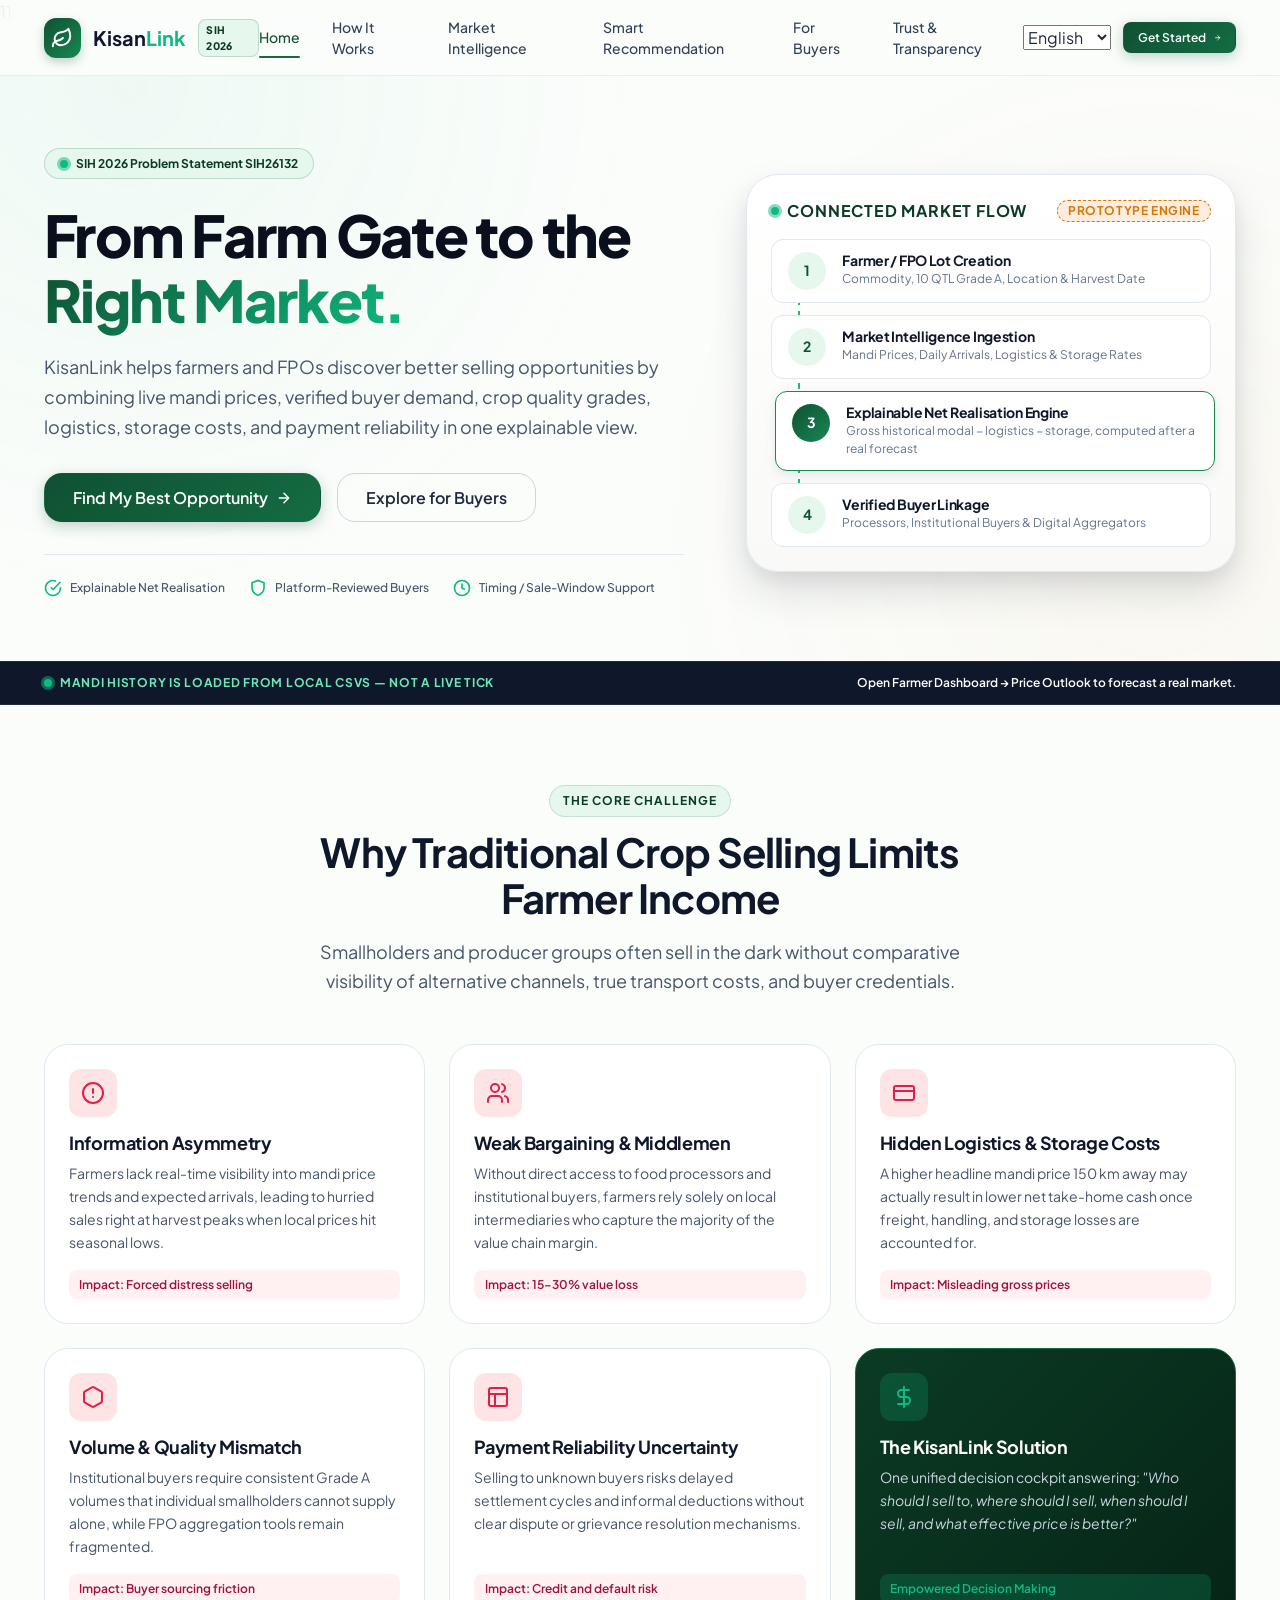
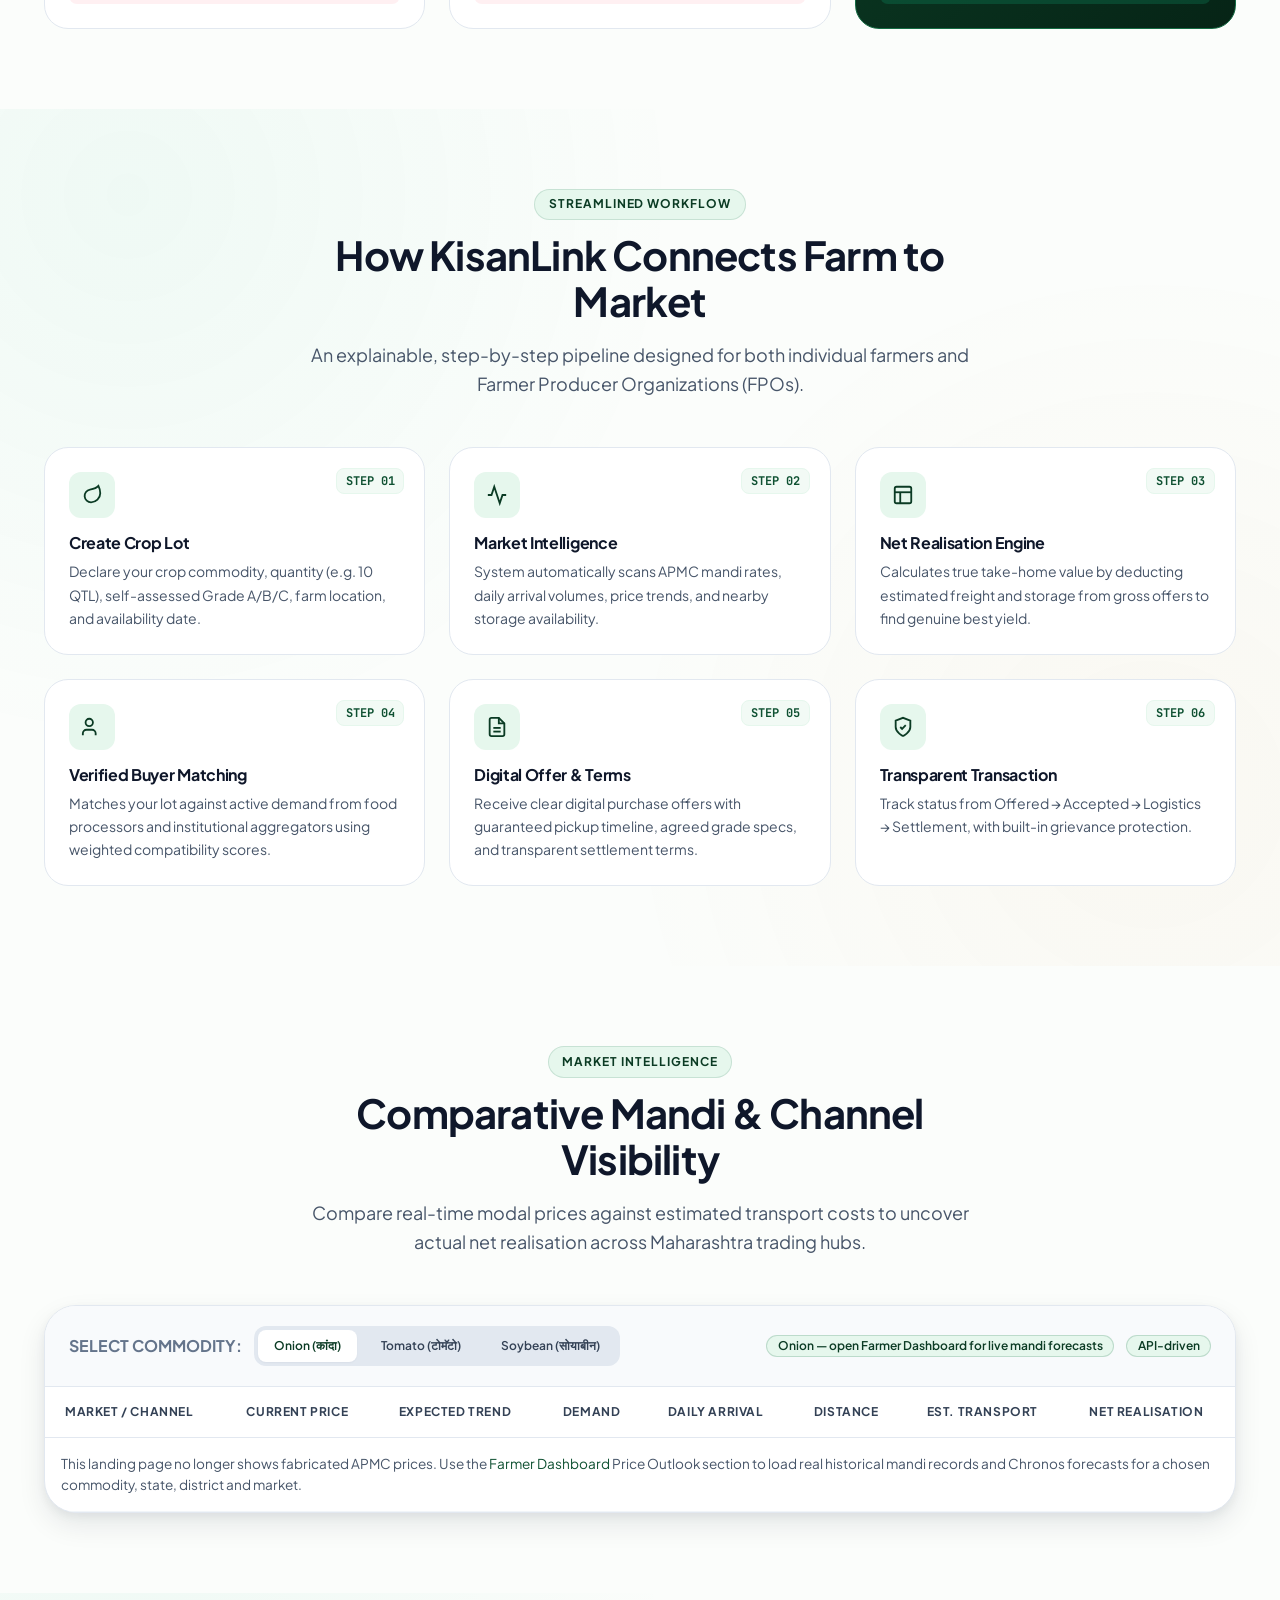
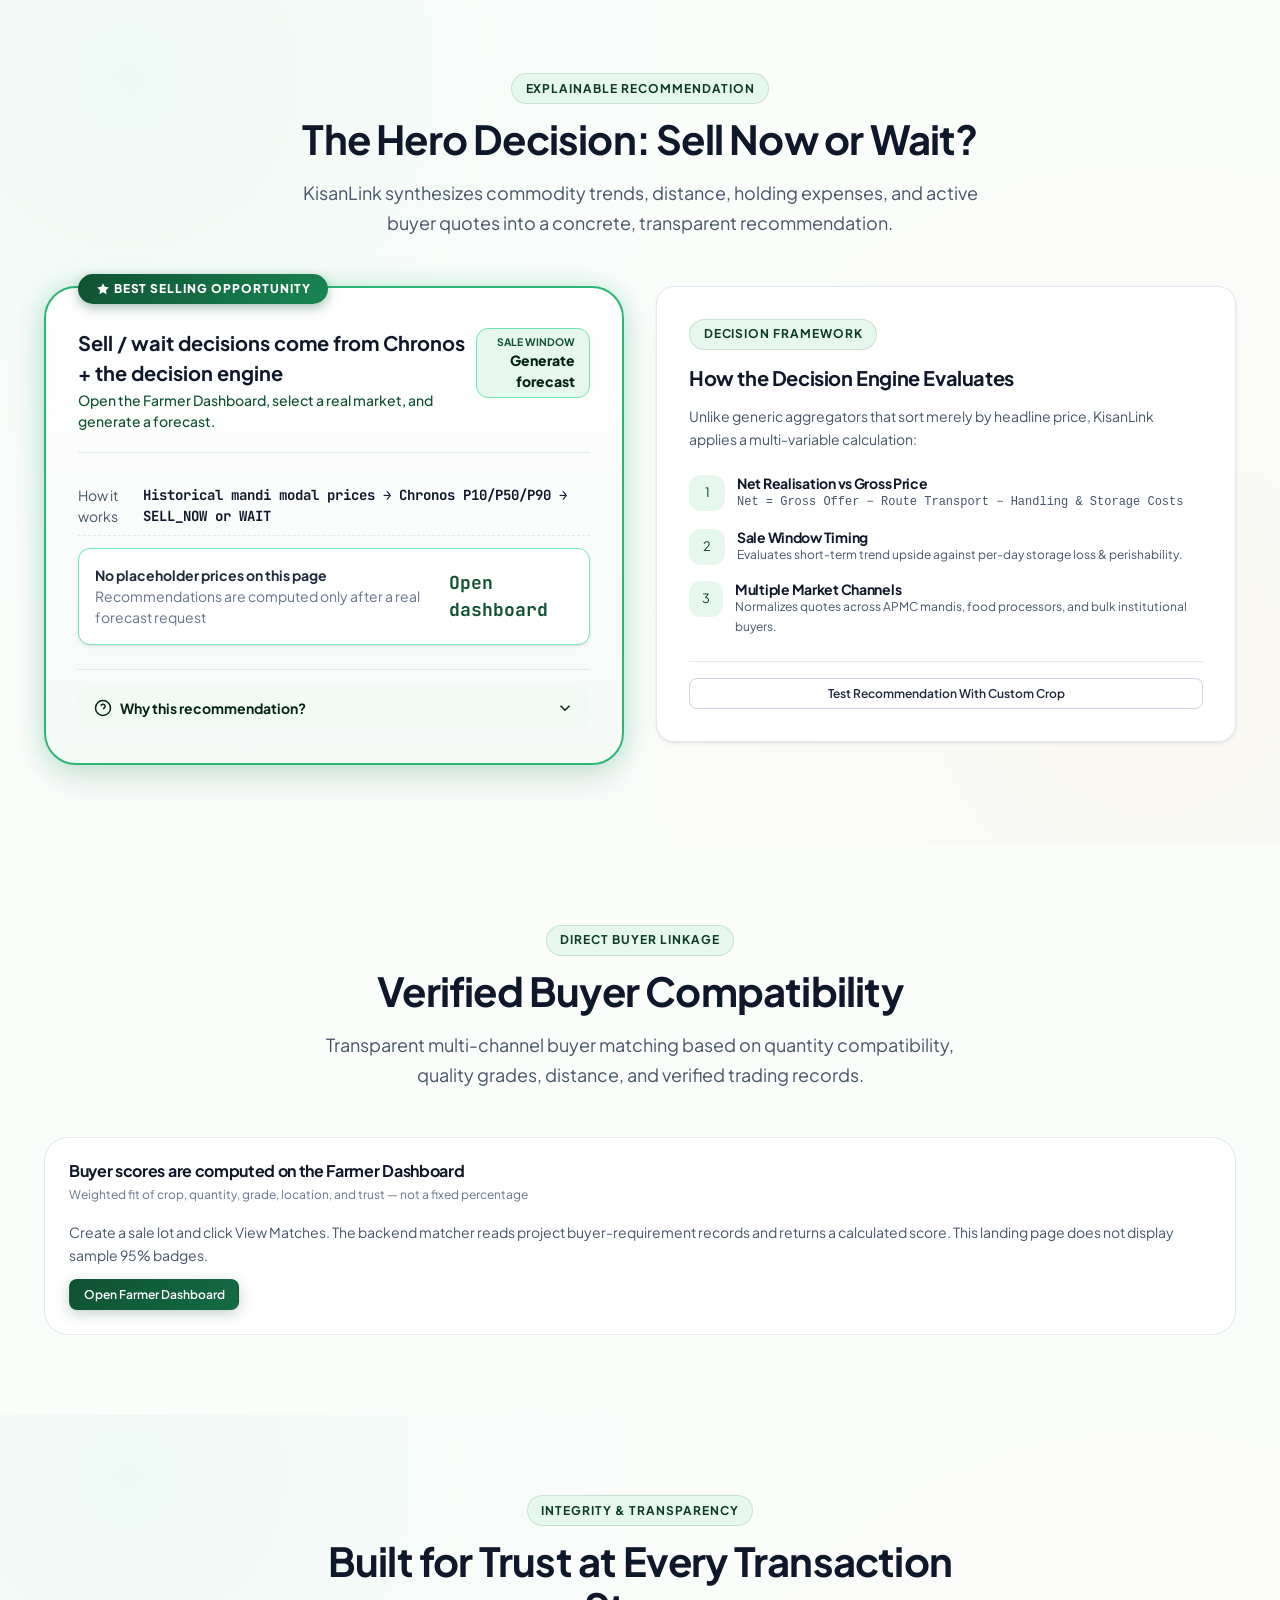
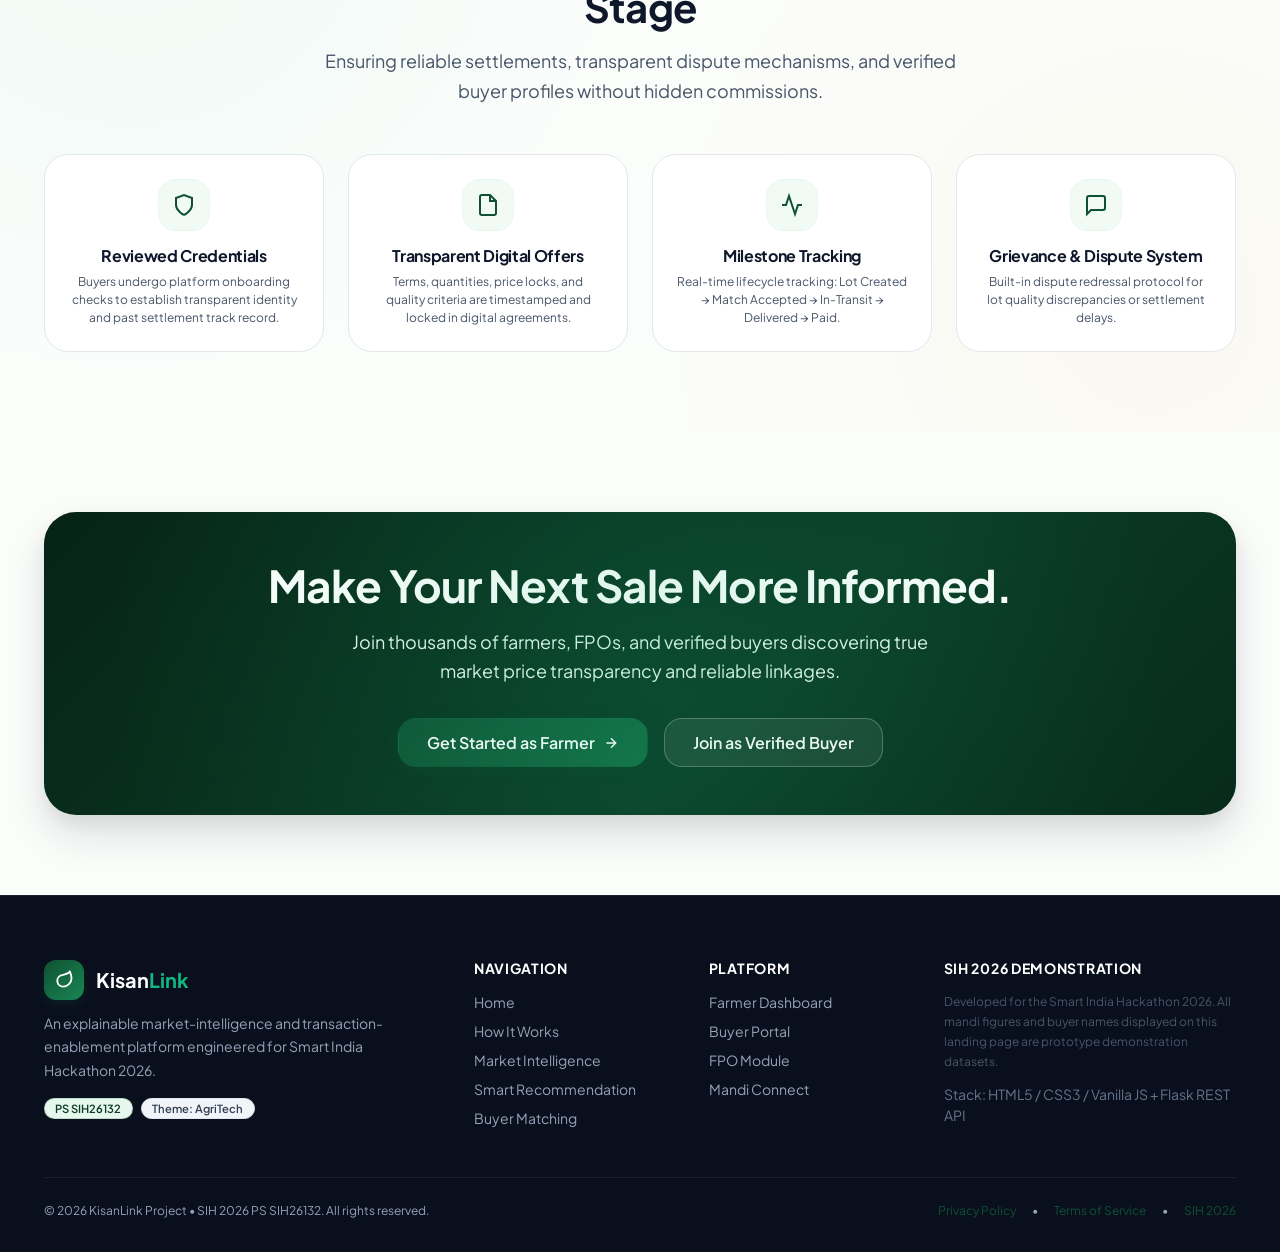
==== commit 761f5b9a: "Integrate ML forecasting and market intelligence" ====
--- a/frontend/index.html
+++ b/frontend/index.html
@@ -196,7 +196,7 @@
                 <div class="flow-node-icon">3</div>
                 <div class="flow-node-text">
                   <h4>Explainable Net Realisation Engine</h4>
-                  <p>Gross Price (₹3,200) − Transport (₹100) − Storage (₹30) = ₹3,220/QTL</p>
+                  <p>Gross historical modal − logistics − storage, computed after a real forecast</p>
                 </div>
               </div>
 
@@ -218,32 +218,15 @@
   <!-- =========================================================================
        LIVE COMMODITY DEMO TICKER BAR
        ========================================================================= -->
-  <div class="ticker-wrapper" aria-label="Demo Mandi Price Ticker">
+  <div class="ticker-wrapper" aria-label="Mandi data status">
     <div class="container ticker-inner">
       <div class="ticker-label">
         <span class="pulse-dot"></span>
-        <span>Maharashtra Mandi Pulse (Demo)</span>
+        <span>Mandi history is loaded from local CSVs — not a live tick</span>
       </div>
       <div class="ticker-items">
         <div class="ticker-item">
-          <span class="ticker-crop">Onion (Pune APMC):</span>
-          <span class="ticker-price">₹3,200/QTL</span>
-          <span class="ticker-badge">+4.7%</span>
-        </div>
-        <div class="ticker-item">
-          <span class="ticker-crop">Tomato (Narayangaon):</span>
-          <span class="ticker-price">₹2,650/QTL</span>
-          <span class="ticker-badge">+3.8%</span>
-        </div>
-        <div class="ticker-item">
-          <span class="ticker-crop">Soybean (Latur):</span>
-          <span class="ticker-price">₹4,850/QTL</span>
-          <span class="ticker-badge">+2.0%</span>
-        </div>
-        <div class="ticker-item">
-          <span class="ticker-crop">Cotton (Akola):</span>
-          <span class="ticker-price">₹7,100/QTL</span>
-          <span class="ticker-badge">Stable</span>
+          <span class="ticker-crop">Open Farmer Dashboard → Price Outlook to forecast a real market.</span>
         </div>
       </div>
     </div>
@@ -508,9 +491,8 @@
           </div>
 
           <div class="flex items-center gap-3">
-            <span class="badge badge-success font-medium" id="current-commodity-badge">Onion (कांदा) • Demo Batch: 1,000
-              kg (10 QTL)</span>
-            <span class="badge badge-demo">Demo Dataset</span>
+            <span class="badge badge-success font-medium" id="current-commodity-badge">Open Farmer Dashboard for live mandi data</span>
+            <span class="badge badge-success">API-driven</span>
           </div>
         </div>
 
@@ -530,59 +512,10 @@
               </tr>
             </thead>
             <tbody id="market-table-body">
-              <!-- Rendered via JS -->
               <tr>
-                <td>
-                  <div class="font-semibold text-slate-900">Pune APMC (Gultekdi)</div>
-                  <span class="badge badge-slate" style="font-size: 0.65rem; margin-top: 2px;">Primary APMC</span>
+                <td colspan="8" style="padding: 16px; font-size: 0.85rem; color: var(--color-slate-600);">
+                  Loading market guidance… Historical mandi prices and forecasts are available on the Farmer Dashboard.
                 </td>
-                <td class="price-cell">₹3,200<span class="text-xs text-slate font-normal"> /QTL</span></td>
-                <td><span class="font-mono text-xs font-semibold text-emerald">Rising (+4.7%)</span></td>
-                <td><span class="badge badge-success">High</span></td>
-                <td class="font-mono text-xs">1,420 MT</td>
-                <td class="text-xs">38 km</td>
-                <td class="font-mono text-xs text-amber font-semibold">-₹100</td>
-                <td class="net-realisation-cell">₹3,220 <span class="badge badge-verified"
-                    style="font-size: 0.65rem; margin-left: 4px;">Top Match</span></td>
-              </tr>
-              <tr>
-                <td>
-                  <div class="font-semibold text-slate-900">Lasalgaon APMC</div>
-                  <span class="badge badge-slate" style="font-size: 0.65rem; margin-top: 2px;">Major Hub</span>
-                </td>
-                <td class="price-cell">₹3,100<span class="text-xs text-slate font-normal"> /QTL</span></td>
-                <td><span class="font-mono text-xs font-semibold text-slate">Stable (+1.6%)</span></td>
-                <td><span class="badge badge-success">Very High</span></td>
-                <td class="font-mono text-xs">3,850 MT</td>
-                <td class="text-xs">145 km</td>
-                <td class="font-mono text-xs text-amber font-semibold">-₹280</td>
-                <td class="net-realisation-cell">₹2,840</td>
-              </tr>
-              <tr>
-                <td>
-                  <div class="font-semibold text-slate-900">Nashik APMC</div>
-                  <span class="badge badge-slate" style="font-size: 0.65rem; margin-top: 2px;">Regional APMC</span>
-                </td>
-                <td class="price-cell">₹3,050<span class="text-xs text-slate font-normal"> /QTL</span></td>
-                <td><span class="font-mono text-xs font-semibold text-slate">Stable (+1.6%)</span></td>
-                <td><span class="badge badge-amber">Moderate</span></td>
-                <td class="font-mono text-xs">1,890 MT</td>
-                <td class="text-xs">110 km</td>
-                <td class="font-mono text-xs text-amber font-semibold">-₹210</td>
-                <td class="net-realisation-cell">₹2,860</td>
-              </tr>
-              <tr>
-                <td>
-                  <div class="font-semibold text-slate-900">Vashi APMC (Mumbai)</div>
-                  <span class="badge badge-slate" style="font-size: 0.65rem; margin-top: 2px;">Terminal Market</span>
-                </td>
-                <td class="price-cell">₹3,450<span class="text-xs text-slate font-normal"> /QTL</span></td>
-                <td><span class="font-mono text-xs font-semibold text-amber">Slight Dip (-1.4%)</span></td>
-                <td><span class="badge badge-success">High</span></td>
-                <td class="font-mono text-xs">2,600 MT</td>
-                <td class="text-xs">165 km</td>
-                <td class="font-mono text-xs text-amber font-semibold">-₹340</td>
-                <td class="net-realisation-cell">₹3,020</td>
               </tr>
             </tbody>
           </table>
@@ -618,39 +551,27 @@
 
           <div class="rec-header">
             <div>
-              <div class="rec-lot-name">Onion (Grade A) — 10 QTL Lot</div>
-              <div class="rec-target-market">Recommended Buyer: Sahyadri Agro Processors (Pune)</div>
+              <div class="rec-lot-name">Sell / wait decisions come from Chronos + the decision engine</div>
+              <div class="rec-target-market">Open the Farmer Dashboard, select a real market, and generate a forecast.</div>
             </div>
             <div class="sale-window-badge">
               <span class="sale-window-label">Sale Window</span>
-              <span class="sale-window-action">SELL NOW</span>
+              <span class="sale-window-action">Generate forecast</span>
             </div>
           </div>
 
           <!-- Breakdown Formula -->
           <div class="breakdown-table">
             <div class="breakdown-row">
-              <span class="breakdown-label">Gross Offered Price</span>
-              <span class="breakdown-value">₹3,200 / QTL</span>
-            </div>
-            <div class="breakdown-row">
-              <span class="breakdown-label">Expected APMC Trend (7-Day)</span>
-              <span class="breakdown-value text-emerald">₹3,350 / QTL (+4.7%)</span>
-            </div>
-            <div class="breakdown-row">
-              <span class="breakdown-label">Estimated Transport (38 km)</span>
-              <span class="breakdown-value cost">-₹100 / QTL</span>
-            </div>
-            <div class="breakdown-row">
-              <span class="breakdown-label">Storage & Weight Loss Avoided</span>
-              <span class="breakdown-value cost">-₹30 / QTL</span>
+              <span class="breakdown-label">How it works</span>
+              <span class="breakdown-value">Historical mandi modal prices → Chronos P10/P50/P90 → SELL_NOW or WAIT</span>
             </div>
             <div class="breakdown-row highlight-net">
               <div>
-                <div class="font-bold text-slate-900">Estimated Net Realisation</div>
-                <div class="text-xs text-slate">Take-home value after verified deductions</div>
-              </div>
-              <span class="breakdown-value net-amount">₹3,220 / QTL</span>
+                <div class="font-bold text-slate-900">No placeholder prices on this page</div>
+                <div class="text-xs text-slate">Recommendations are computed only after a real forecast request</div>
+              </div>
+              <span class="breakdown-value net-amount"><a href="pages/farmer.html">Open dashboard</a></span>
             </div>
           </div>
 
@@ -675,23 +596,19 @@
               <div class="explainable-reasons-list">
                 <div class="reason-item">
                   <div class="reason-icon">✔</div>
-                  <div><strong>Superior Effective Yield:</strong> Net take-home (₹3,220/QTL) is ₹380/QTL higher than
-                    shipping to distant hubs like Lasalgaon after deducting freight.</div>
+                  <div><strong>Data-driven only:</strong> Sell/wait is produced by the backend decision engine from the selected market’s Chronos forecast. This landing page does not embed a sample SELL NOW outcome.</div>
                 </div>
                 <div class="reason-item">
                   <div class="reason-icon">✔</div>
-                  <div><strong>Full Lot Compatibility:</strong> Buyer requirement exactly matches your 1,000 kg Grade A
-                    lot with zero sorting rejections.</div>
+                  <div><strong>Market-specific history:</strong> Forecasts use the chosen commodity/state/district/market series from the combined CSV datasets plus any ingested rows.</div>
                 </div>
                 <div class="reason-item">
                   <div class="reason-icon">✔</div>
-                  <div><strong>Storage Holding Risk:</strong> While 7-day expected mandi price is ₹3,350, storage
-                    shrinkage (~4%) and warehouse rent erode the wait advantage.</div>
+                  <div><strong>Stale-data warning:</strong> The UI shows the latest observation date in the dataset. Old history is never labelled as today’s live quote.</div>
                 </div>
                 <div class="reason-item">
                   <div class="reason-icon">✔</div>
-                  <div><strong>Verified Buyer Trust:</strong> Sahyadri Agro holds a 95% platform reliability rating with
-                    24-hr direct bank settlement history.</div>
+                  <div><strong>Buyer scores:</strong> Match percentages are computed from lot vs demand fields in the project buyer file, not a fixed 92% badge.</div>
                 </div>
               </div>
             </div>
@@ -765,128 +682,20 @@
       </div>
 
       <div class="buyer-matching-grid">
-        <!-- Buyer Card 1 -->
-        <div class="buyer-card reveal-init">
+        <div class="buyer-card reveal-init" style="grid-column: 1 / -1;">
           <div class="buyer-card-header">
             <div class="buyer-name-group">
-              <h3>Sahyadri Agro Processors</h3>
-              <span class="buyer-category">Food Processor • Pune</span>
-            </div>
-            <div class="match-score-badge" style="--score: 95;">
-              <div class="match-score-inner">95%</div>
-            </div>
-          </div>
-
-          <div class="buyer-factors-list">
-            <div class="factor-row">
-              <span class="factor-name">Quantity Fit (10 QTL)</span>
-              <span class="factor-stat text-emerald">100% Match</span>
-            </div>
-            <div class="factor-row">
-              <span class="factor-name">Quality Grade</span>
-              <span class="factor-stat">Grade A (Required)</span>
-            </div>
-            <div class="factor-row">
-              <span class="factor-name">Location / Distance</span>
-              <span class="factor-stat">38 km (Pune Sector)</span>
-            </div>
-            <div class="factor-row">
-              <span class="factor-name">Offered Rate</span>
-              <span class="factor-stat font-mono font-bold">₹3,200/QTL</span>
-            </div>
-            <div class="factor-row">
-              <span class="factor-name">Platform Trust</span>
-              <span class="badge badge-verified">Reviewed Processor</span>
-            </div>
-          </div>
-
-          <button type="button" class="btn btn-outline btn-sm open-role-modal-btn" data-default-role="farmer"
-            style="width: 100%;">
-            <span>View Match Details</span>
-          </button>
-        </div>
-
-        <!-- Buyer Card 2 -->
-        <div class="buyer-card reveal-init reveal-delay-1">
-          <div class="buyer-card-header">
-            <div class="buyer-name-group">
-              <h3>MahaFresh Institutional</h3>
-              <span class="buyer-category">Institutional Buyer • Navi Mumbai</span>
-            </div>
-            <div class="match-score-badge" style="--score: 87;">
-              <div class="match-score-inner">87%</div>
-            </div>
-          </div>
-
-          <div class="buyer-factors-list">
-            <div class="factor-row">
-              <span class="factor-name">Quantity Fit (10 QTL)</span>
-              <span class="factor-stat text-emerald">85% Match</span>
-            </div>
-            <div class="factor-row">
-              <span class="factor-name">Quality Grade</span>
-              <span class="factor-stat">Grade A or B</span>
-            </div>
-            <div class="factor-row">
-              <span class="factor-name">Location / Distance</span>
-              <span class="factor-stat">120 km (Navi Mumbai)</span>
-            </div>
-            <div class="factor-row">
-              <span class="factor-name">Offered Rate</span>
-              <span class="factor-stat font-mono font-bold">₹3,250/QTL</span>
-            </div>
-            <div class="factor-row">
-              <span class="factor-name">Platform Trust</span>
-              <span class="badge badge-verified">Reviewed Institutional</span>
-            </div>
-          </div>
-
-          <button type="button" class="btn btn-outline btn-sm open-role-modal-btn" data-default-role="farmer"
-            style="width: 100%;">
-            <span>View Match Details</span>
-          </button>
-        </div>
-
-        <!-- Buyer Card 3 -->
-        <div class="buyer-card reveal-init reveal-delay-2">
-          <div class="buyer-card-header">
-            <div class="buyer-name-group">
-              <h3>Deccan Agri Aggregators</h3>
-              <span class="buyer-category">FPO Aggregator • Nashik</span>
-            </div>
-            <div class="match-score-badge" style="--score: 81;">
-              <div class="match-score-inner">81%</div>
-            </div>
-          </div>
-
-          <div class="buyer-factors-list">
-            <div class="factor-row">
-              <span class="factor-name">Quantity Fit (10 QTL)</span>
-              <span class="factor-stat text-emerald">80% Match</span>
-            </div>
-            <div class="factor-row">
-              <span class="factor-name">Quality Grade</span>
-              <span class="factor-stat">All Commercial Grades</span>
-            </div>
-            <div class="factor-row">
-              <span class="factor-name">Location / Distance</span>
-              <span class="factor-stat">110 km (Nashik Region)</span>
-            </div>
-            <div class="factor-row">
-              <span class="factor-name">Offered Rate</span>
-              <span class="factor-stat font-mono font-bold">₹3,050/QTL</span>
-            </div>
-            <div class="factor-row">
-              <span class="factor-name">Platform Trust</span>
-              <span class="badge badge-slate">FPO Verified</span>
-            </div>
-          </div>
-
-          <button type="button" class="btn btn-outline btn-sm open-role-modal-btn" data-default-role="farmer"
-            style="width: 100%;">
-            <span>View Match Details</span>
-          </button>
-        </div>
+              <h3>Buyer scores are computed on the Farmer Dashboard</h3>
+              <span class="buyer-category">Weighted fit of crop, quantity, grade, location, and trust — not a fixed percentage</span>
+            </div>
+          </div>
+          <p style="font-size: var(--text-sm); color: var(--color-slate-600); margin: var(--space-3) 0;">
+            Create a sale lot and click View Matches. The backend matcher reads project buyer-requirement records
+            and returns a calculated score. This landing page does not display sample 95% badges.
+          </p>
+          <a href="pages/farmer.html" class="btn btn-primary btn-sm">Open Farmer Dashboard</a>
+        </div>
+      </div>
       </div>
     </div>
   </section>
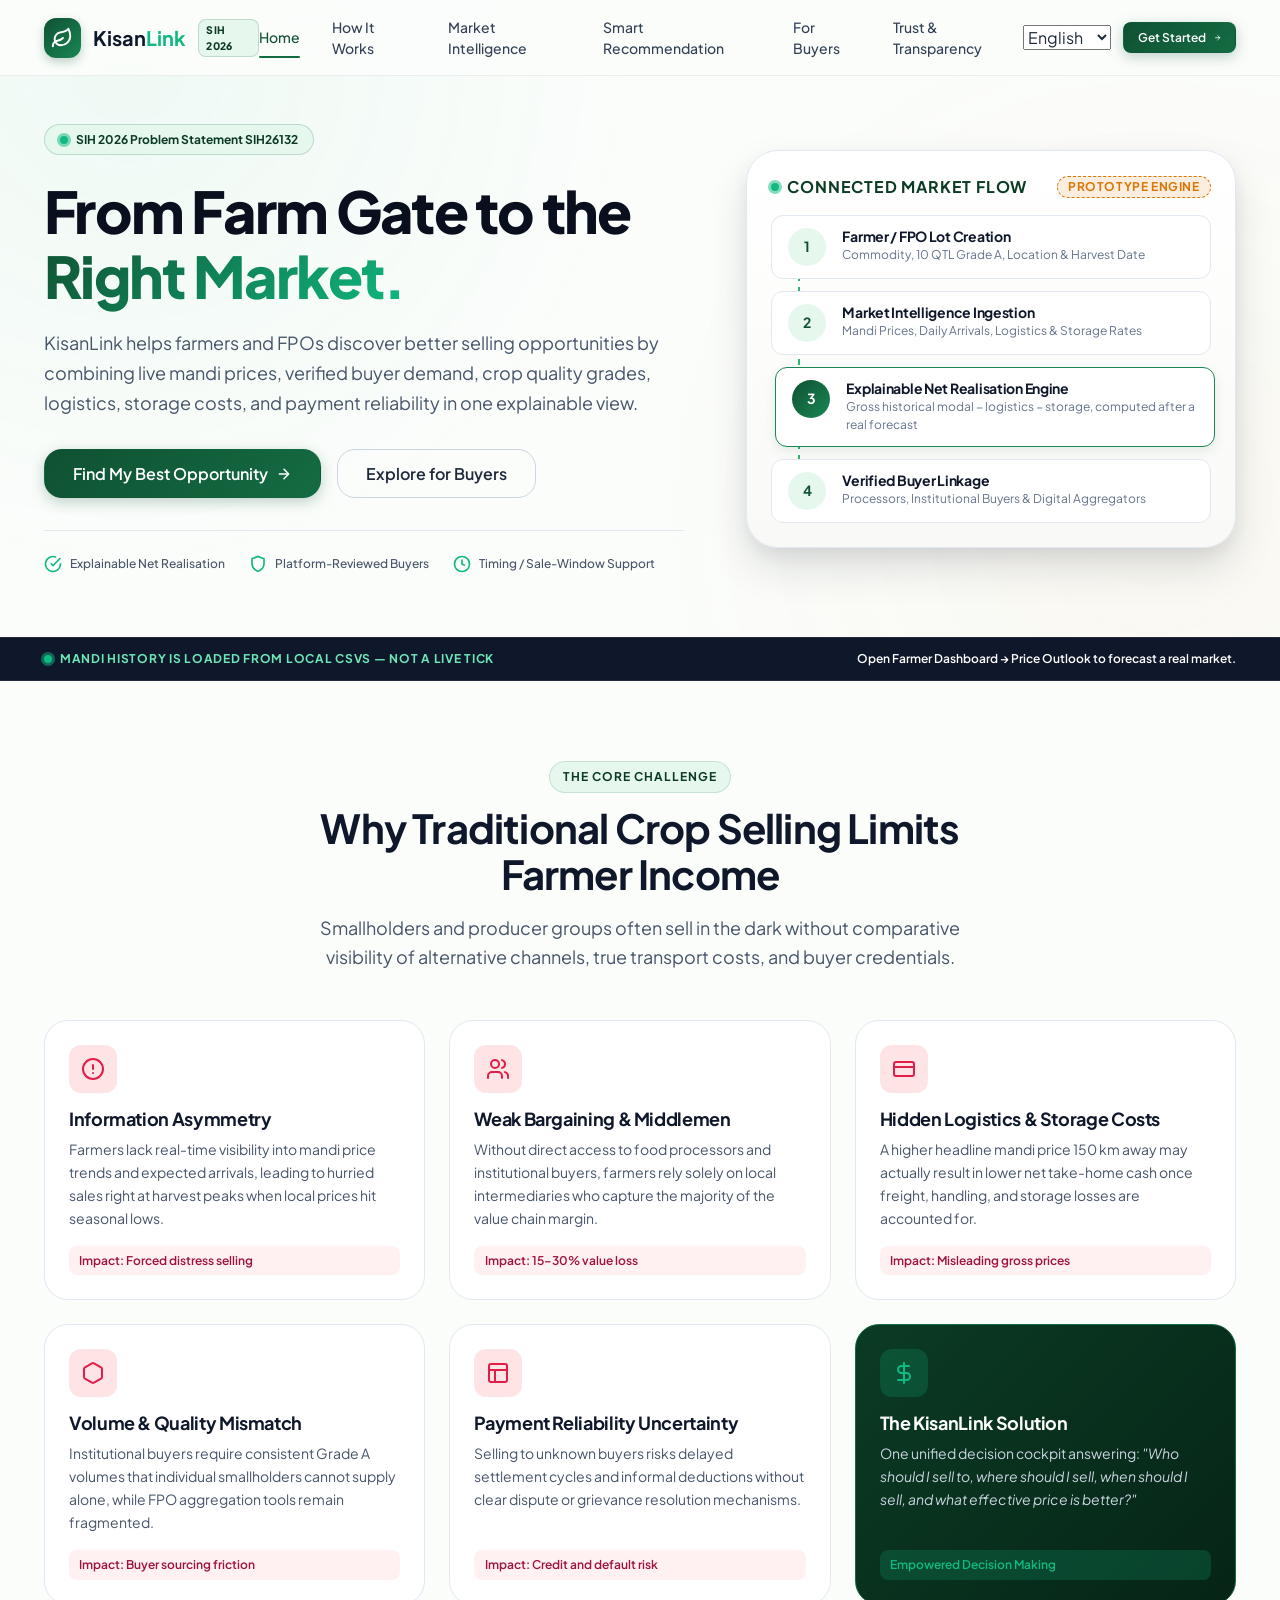
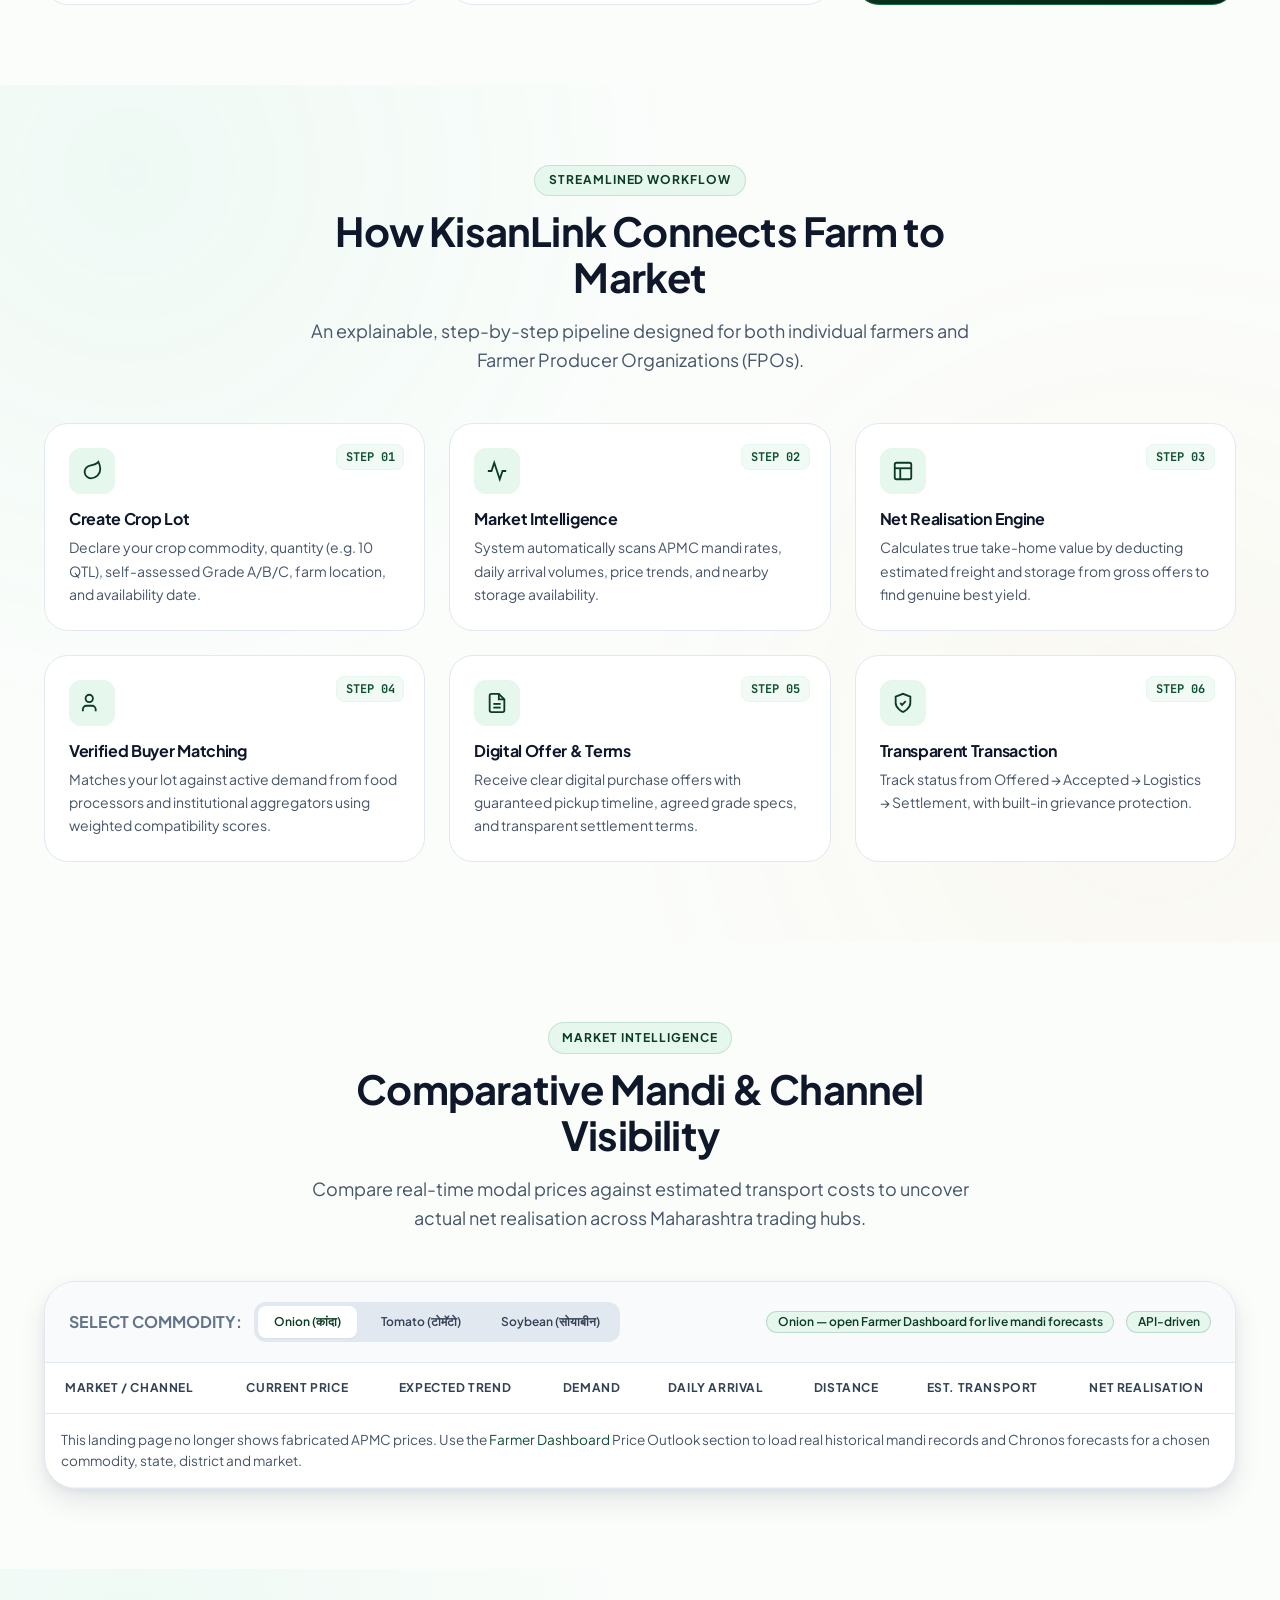
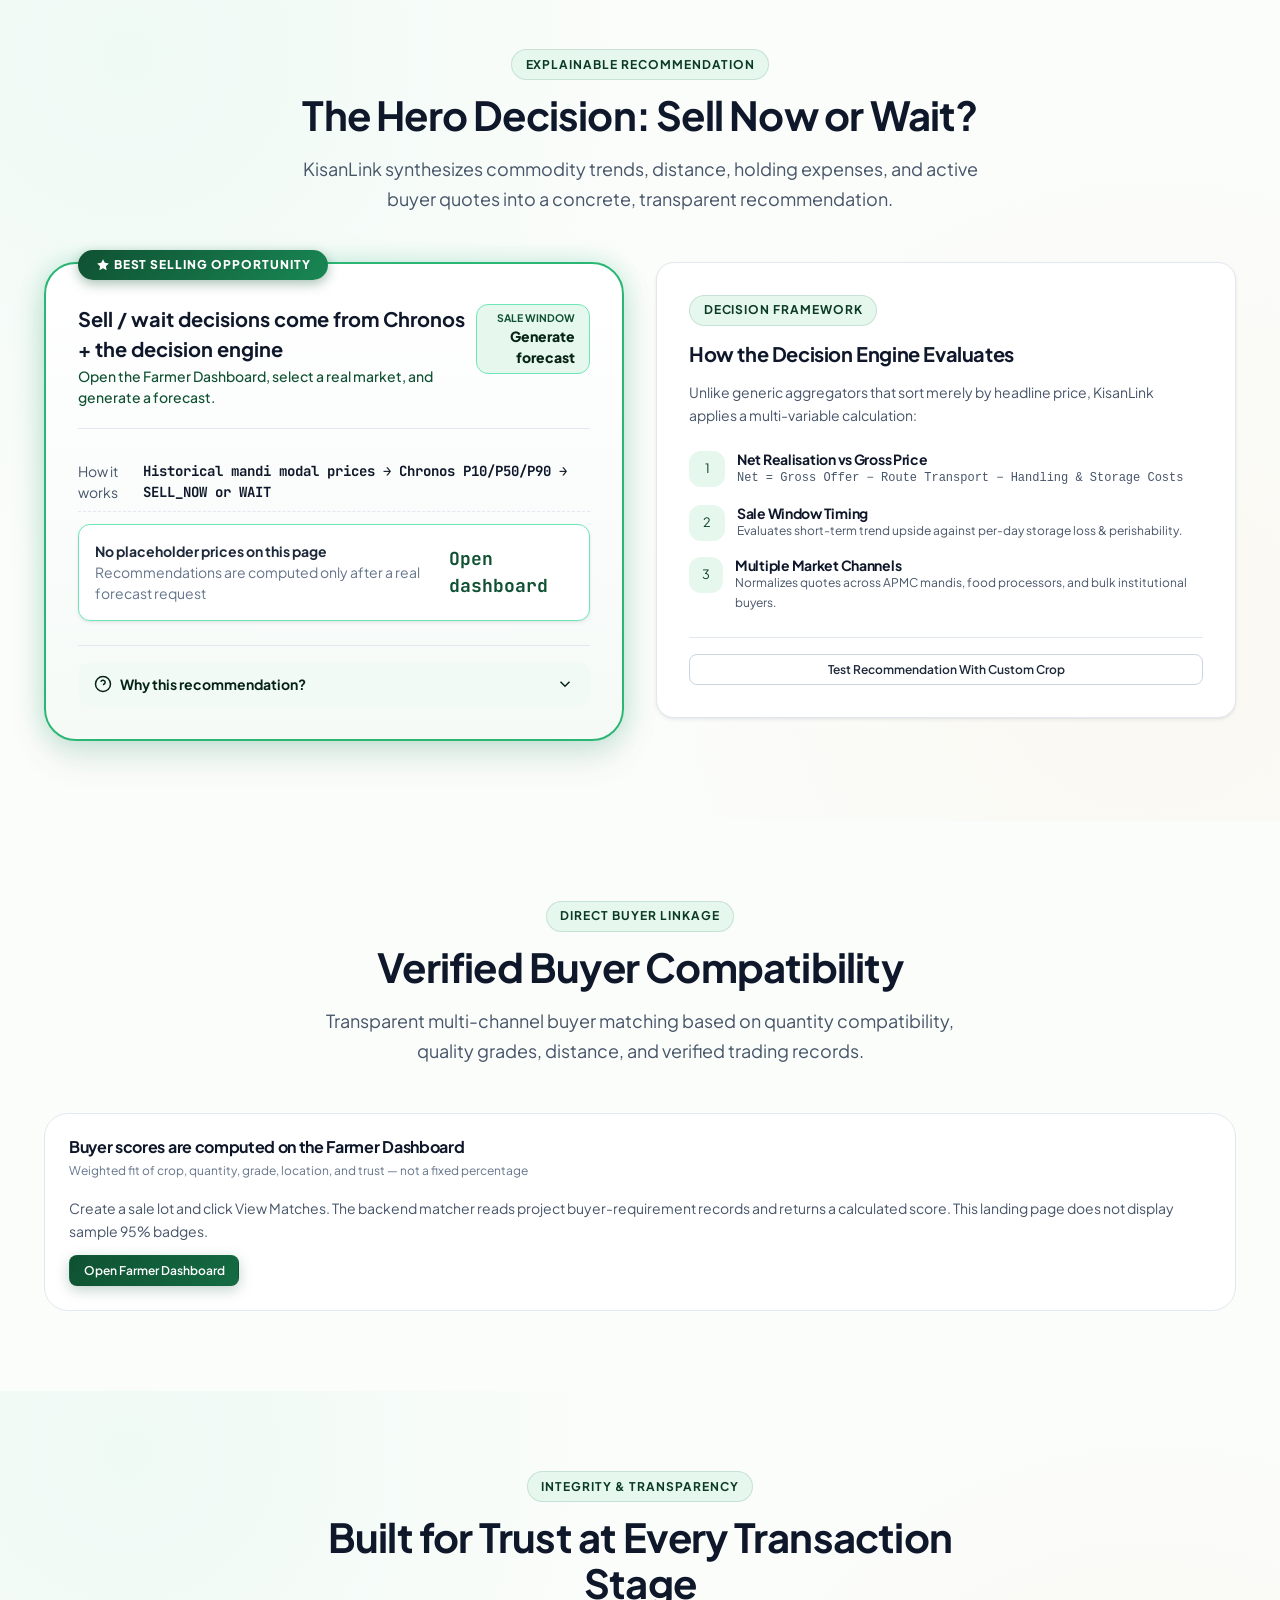
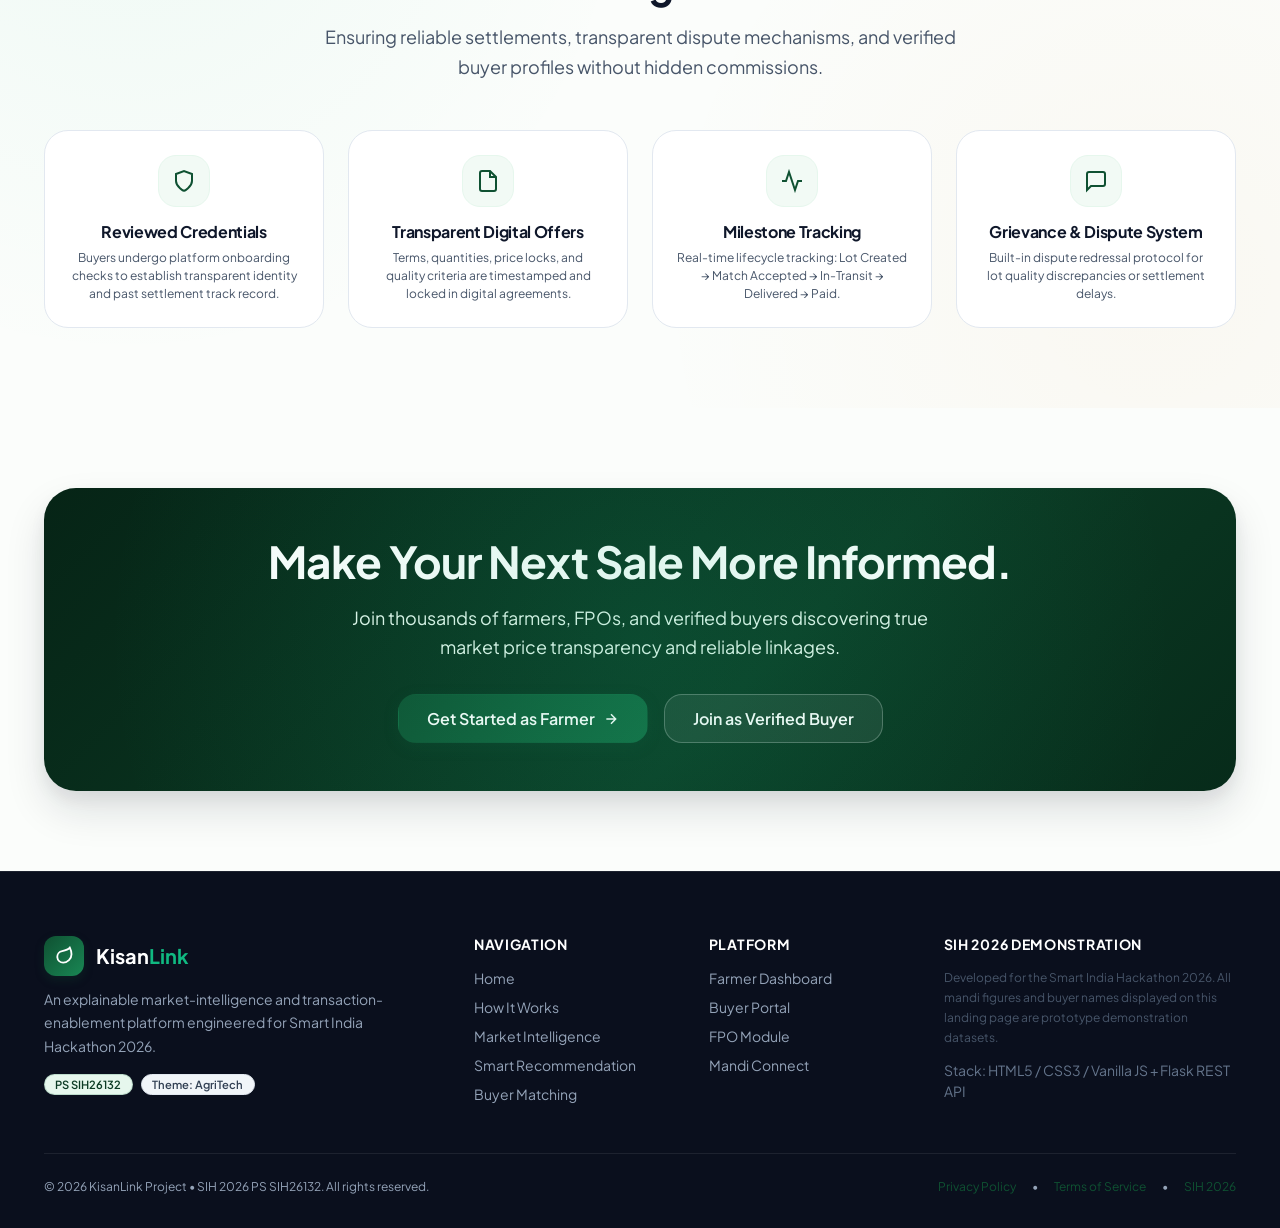
==== commit a01e5ed3: "Optimize backend for production deployment" ====
--- a/frontend/index.html
+++ b/frontend/index.html
@@ -3,6 +3,8 @@
 
 <head>
   <meta charset="UTF-8">
+  <link rel="icon"
+    href="data:image/svg+xml,%3Csvg xmlns=%27http://www.w3.org/2000/svg%27 viewBox=%270 0 32 32%27%3E%3Ctext y=%2726%27 font-size=%2726%27%3E%F0%9F%8C%BE%3C/text%3E%3C/svg%3E">
   <meta name="viewport" content="width=device-width, initial-scale=1.0">
   <meta name="description"
     content="KisanLink — SIH 2026: Explainable Market Intelligence, Comparative Net Realisation, and Verified Buyer Linkages for Farmers and FPOs.">
@@ -14,10 +16,18 @@
   <!-- Google Fonts: Plus Jakarta Sans & JetBrains Mono -->
   <link rel="preconnect" href="https://fonts.googleapis.com">
   <link rel="preconnect" href="https://fonts.gstatic.com" crossorigin>
-  <link
+  <!-- Loaded without blocking the parser. A render-blocking font link
+       stalled DOMContentLoaded for ~13s whenever the CDN was slow or
+       unreachable (offline demo wifi, captive portal), which froze the
+       whole dashboard - weather, quality and forecast all waited on it.
+       style.css carries a full system-font fallback stack. -->
+  <link rel="stylesheet"
     href="https://fonts.googleapis.com/css2?family=JetBrains+Mono:wght@400;600;700&family=Plus+Jakarta+Sans:wght@400;500;600;700;800&display=swap"
-    rel="stylesheet">
-  11
+    media="print" onload="this.media='all';this.onload=null">
+  <noscript>
+    <link rel="stylesheet"
+      href="https://fonts.googleapis.com/css2?family=JetBrains+Mono:wght@400;600;700&family=Plus+Jakarta+Sans:wght@400;500;600;700;800&display=swap">
+  </noscript>
   <!-- Core Stylesheets -->
   <link rel="stylesheet" href="css/style.css">
   <link rel="stylesheet" href="css/components.css">
@@ -491,7 +501,8 @@
           </div>
 
           <div class="flex items-center gap-3">
-            <span class="badge badge-success font-medium" id="current-commodity-badge">Open Farmer Dashboard for live mandi data</span>
+            <span class="badge badge-success font-medium" id="current-commodity-badge">Open Farmer Dashboard for live
+              mandi data</span>
             <span class="badge badge-success">API-driven</span>
           </div>
         </div>
@@ -552,7 +563,8 @@
           <div class="rec-header">
             <div>
               <div class="rec-lot-name">Sell / wait decisions come from Chronos + the decision engine</div>
-              <div class="rec-target-market">Open the Farmer Dashboard, select a real market, and generate a forecast.</div>
+              <div class="rec-target-market">Open the Farmer Dashboard, select a real market, and generate a forecast.
+              </div>
             </div>
             <div class="sale-window-badge">
               <span class="sale-window-label">Sale Window</span>
@@ -564,7 +576,8 @@
           <div class="breakdown-table">
             <div class="breakdown-row">
               <span class="breakdown-label">How it works</span>
-              <span class="breakdown-value">Historical mandi modal prices → Chronos P10/P50/P90 → SELL_NOW or WAIT</span>
+              <span class="breakdown-value">Historical mandi modal prices → Chronos P10/P50/P90 → SELL_NOW or
+                WAIT</span>
             </div>
             <div class="breakdown-row highlight-net">
               <div>
@@ -596,19 +609,24 @@
               <div class="explainable-reasons-list">
                 <div class="reason-item">
                   <div class="reason-icon">✔</div>
-                  <div><strong>Data-driven only:</strong> Sell/wait is produced by the backend decision engine from the selected market’s Chronos forecast. This landing page does not embed a sample SELL NOW outcome.</div>
+                  <div><strong>Data-driven only:</strong> Sell/wait is produced by the backend decision engine from the
+                    selected market’s Chronos forecast. This landing page does not embed a sample SELL NOW outcome.
+                  </div>
                 </div>
                 <div class="reason-item">
                   <div class="reason-icon">✔</div>
-                  <div><strong>Market-specific history:</strong> Forecasts use the chosen commodity/state/district/market series from the combined CSV datasets plus any ingested rows.</div>
+                  <div><strong>Market-specific history:</strong> Forecasts use the chosen
+                    commodity/state/district/market series from the combined CSV datasets plus any ingested rows.</div>
                 </div>
                 <div class="reason-item">
                   <div class="reason-icon">✔</div>
-                  <div><strong>Stale-data warning:</strong> The UI shows the latest observation date in the dataset. Old history is never labelled as today’s live quote.</div>
+                  <div><strong>Stale-data warning:</strong> The UI shows the latest observation date in the dataset. Old
+                    history is never labelled as today’s live quote.</div>
                 </div>
                 <div class="reason-item">
                   <div class="reason-icon">✔</div>
-                  <div><strong>Buyer scores:</strong> Match percentages are computed from lot vs demand fields in the project buyer file, not a fixed 92% badge.</div>
+                  <div><strong>Buyer scores:</strong> Match percentages are computed from lot vs demand fields in the
+                    project buyer file, not a fixed 92% badge.</div>
                 </div>
               </div>
             </div>
@@ -686,7 +704,8 @@
           <div class="buyer-card-header">
             <div class="buyer-name-group">
               <h3>Buyer scores are computed on the Farmer Dashboard</h3>
-              <span class="buyer-category">Weighted fit of crop, quantity, grade, location, and trust — not a fixed percentage</span>
+              <span class="buyer-category">Weighted fit of crop, quantity, grade, location, and trust — not a fixed
+                percentage</span>
             </div>
           </div>
           <p style="font-size: var(--text-sm); color: var(--color-slate-600); margin: var(--space-3) 0;">
@@ -696,7 +715,7 @@
           <a href="pages/farmer.html" class="btn btn-primary btn-sm">Open Farmer Dashboard</a>
         </div>
       </div>
-      </div>
+    </div>
     </div>
   </section>
 
--- a/frontend/css/style.css
+++ b/frontend/css/style.css
@@ -3,6 +3,22 @@
    SIH 2026 — PS SIH26132: Market Linkages & Price Discovery
    A modern, accessible, and high-performance AgriTech design system
    ========================================================================== */
+
+/* --------------------------------------------------------------------------
+   0. The hidden attribute must always win
+   --------------------------------------------------------------------------
+   The UA stylesheet's `[hidden] { display: none }` has specificity 0,0,1, so
+   ANY class rule that sets `display` silently defeats `element.hidden = true`.
+   That is how the crop-quality spinner stayed on screen next to a finished
+   result: `.cqa-loading-state { display: flex }` outranked the attribute.
+   An audit found 34 such classes, including the forecast's own idle/loading/
+   error boxes, so this is fixed once here rather than patched per class.
+   Anything carrying `hidden` is meant to be invisible; `!important` is the
+   correct tool for that invariant.
+   -------------------------------------------------------------------------- */
+[hidden] {
+  display: none !important;
+}
 
 /* --------------------------------------------------------------------------
    1. CSS Custom Properties / Design Tokens
--- a/frontend/css/components.css
+++ b/frontend/css/components.css
@@ -1323,3 +1323,141 @@
   0% { background-position: 200% 0; }
   100% { background-position: -200% 0; }
 }
+
+/* ── Searchable combobox (KLCombobox) ───────────────────────────────────── */
+.kl-cb { position: relative; }
+
+/* The original <select> stays in the DOM as the value source for existing
+   code, but is removed from the visual and tab order. */
+.kl-cb .kl-cb-source {
+  position: absolute;
+  width: 1px;
+  height: 1px;
+  padding: 0;
+  margin: -1px;
+  overflow: hidden;
+  clip: rect(0 0 0 0);
+  white-space: nowrap;
+  border: 0;
+}
+
+.kl-cb-input { width: 100%; padding-right: 30px; }
+.kl-cb-input:disabled { background: var(--color-slate-50, #f8fafc); cursor: not-allowed; }
+
+.kl-cb-clear {
+  position: absolute;
+  top: 50%;
+  right: 6px;
+  transform: translateY(-50%);
+  width: 22px;
+  height: 22px;
+  border: 0;
+  border-radius: 50%;
+  background: transparent;
+  color: var(--color-slate-400, #94a3b8);
+  font-size: 17px;
+  line-height: 1;
+  cursor: pointer;
+}
+.kl-cb-clear:hover { background: var(--color-slate-100, #f1f5f9); color: var(--color-slate-700, #334155); }
+.kl-cb-clear[hidden] { display: none; }
+
+.kl-cb-list {
+  position: absolute;
+  z-index: 1200;
+  top: calc(100% + 4px);
+  left: 0;
+  right: 0;
+  max-height: 260px;
+  overflow-y: auto;
+  margin: 0;
+  padding: 4px;
+  list-style: none;
+  background: #fff;
+  border: 1px solid var(--color-slate-200, #e2e8f0);
+  border-radius: 8px;
+  box-shadow: 0 10px 24px rgba(15, 23, 42, 0.12);
+}
+.kl-cb-list[hidden] { display: none; }
+
+.kl-cb-opt {
+  padding: 9px 10px;
+  border-radius: 6px;
+  font-size: 0.9rem;
+  color: var(--color-slate-800, #1e293b);
+  cursor: pointer;
+}
+.kl-cb-opt:hover,
+.kl-cb-opt.is-active { background: var(--color-primary-50, #f0fdf4); }
+.kl-cb-opt mark {
+  background: transparent;
+  color: var(--color-primary-700, #15803d);
+  font-weight: 700;
+}
+
+.kl-cb-empty {
+  padding: 10px;
+  font-size: 0.82rem;
+  color: var(--color-slate-500, #64748b);
+}
+
+/* Comfortable touch targets on phones. */
+@media (max-width: 640px) {
+  .kl-cb-opt { padding: 12px 10px; font-size: 0.95rem; }
+  .kl-cb-list { max-height: 50vh; }
+}
+
+/* ── Typeable numeric fields (KLNumeric) ────────────────────────────────── */
+.kl-qty { font-variant-numeric: tabular-nums; }
+.kl-qty.is-invalid {
+  border-color: #dc2626;
+  background: #fef2f2;
+}
+.kl-qty-error {
+  margin: 4px 0 0;
+  font-size: 0.75rem;
+  line-height: 1.4;
+  color: #b91c1c;
+}
+.kl-qty-error[hidden] { display: none; }
+
+/* ── Sale-lot crop photo ────────────────────────────────────────────────── */
+.lot-image-preview {
+  display: flex;
+  align-items: center;
+  gap: 12px;
+  margin-top: 10px;
+}
+.lot-image-preview[hidden] { display: none; }
+.lot-image-preview img {
+  width: 96px;
+  height: 96px;
+  object-fit: cover;
+  border-radius: 8px;
+  border: 1px solid var(--color-slate-200, #e2e8f0);
+}
+
+/* Buyer-side lot photo */
+.lot-photo {
+  width: 100%;
+  height: 150px;
+  object-fit: cover;
+  border-radius: 8px;
+  border: 1px solid var(--color-slate-200, #e2e8f0);
+  margin-bottom: 10px;
+  background: var(--color-slate-50, #f8fafc);
+  display: block;
+}
+.lot-photo-none {
+  display: flex;
+  align-items: center;
+  justify-content: center;
+  gap: 8px;
+  height: 150px;
+  margin-bottom: 10px;
+  border: 1px dashed var(--color-slate-300, #cbd5e1);
+  border-radius: 8px;
+  background: var(--color-slate-50, #f8fafc);
+  color: var(--color-slate-400, #94a3b8);
+  font-size: 0.78rem;
+}
--- a/frontend/css/responsive.css
+++ b/frontend/css/responsive.css
@@ -174,12 +174,60 @@
     gap: var(--space-6);
   }
 
+  .dashboard-main > .dashboard-section {
+    padding: var(--space-5) var(--space-4);
+  }
+
+  /* The topbar becomes a wrapping two-row block rather than a fixed-height
+     row, so its action buttons can never force horizontal page scroll. */
   .dashboard-topbar {
-    padding: 0 var(--space-4);
-  }
-
-  .topbar-right .btn-sm span {
-    display: none;
+    height: auto;
+    min-height: 0;
+    padding: var(--space-3) var(--space-4);
+    flex-wrap: wrap;
+    align-items: flex-start;
+    gap: var(--space-3);
+  }
+
+  .topbar-left,
+  .topbar-right {
+    min-width: 0;
+    max-width: 100%;
+  }
+
+  .topbar-right {
+    flex-wrap: wrap;
+    justify-content: flex-start;
+    gap: var(--space-2);
+    row-gap: var(--space-2);
+  }
+
+  /* Labels are plain text on some of these controls, so shrink the control
+     itself instead of relying on an inner <span> that may not exist. */
+  .topbar-right .btn-sm {
+    font-size: var(--text-xs);
+    padding: var(--space-2) var(--space-3);
+    white-space: nowrap;
+  }
+
+  .dashboard-title-group h1 {
+    font-size: var(--text-base);
+  }
+
+  .dashboard-title-group p {
+    overflow-wrap: anywhere;
+  }
+
+  /* Wide content that genuinely cannot reflow scrolls inside its own box
+     rather than widening the page. */
+  .dashboard-body table {
+    min-width: 0;
+  }
+
+  #mp-container > div,
+  .mc-table-wrap {
+    overflow-x: auto;
+    -webkit-overflow-scrolling: touch;
   }
 
   .offer-card {
